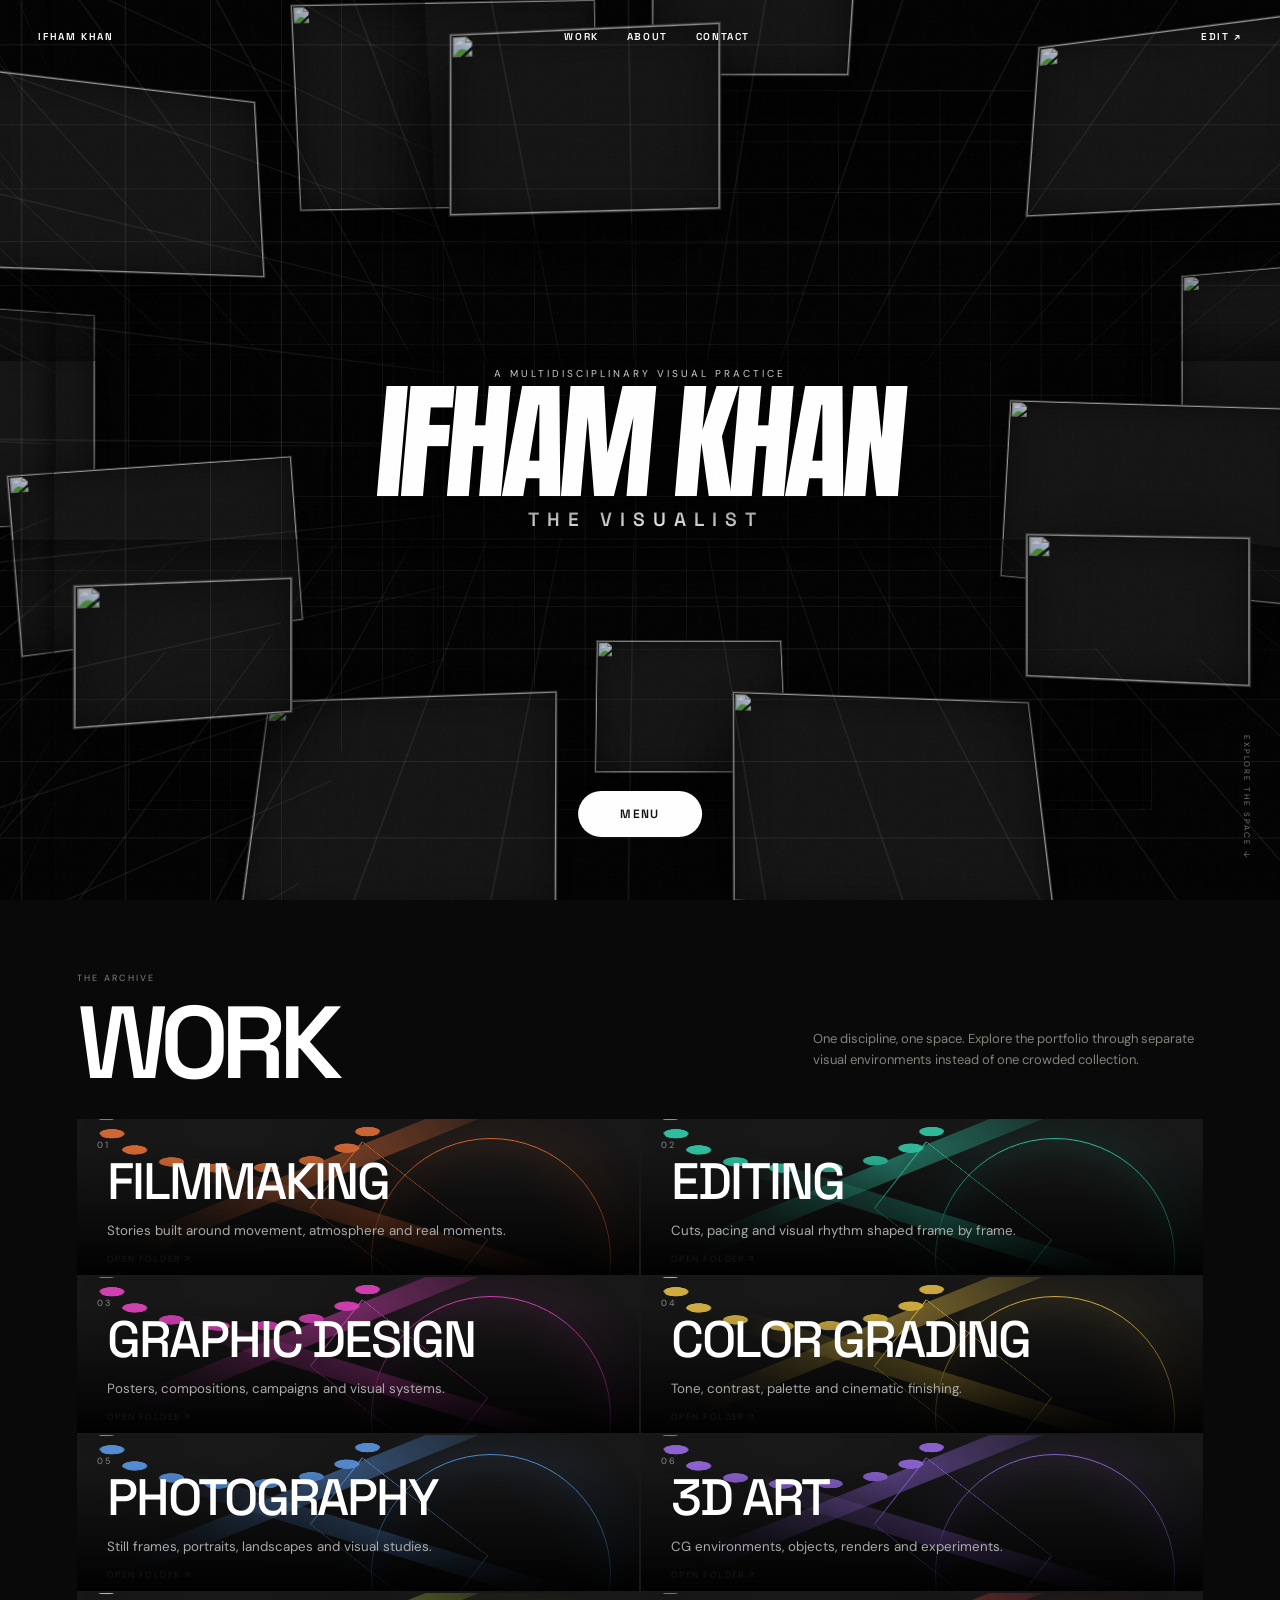
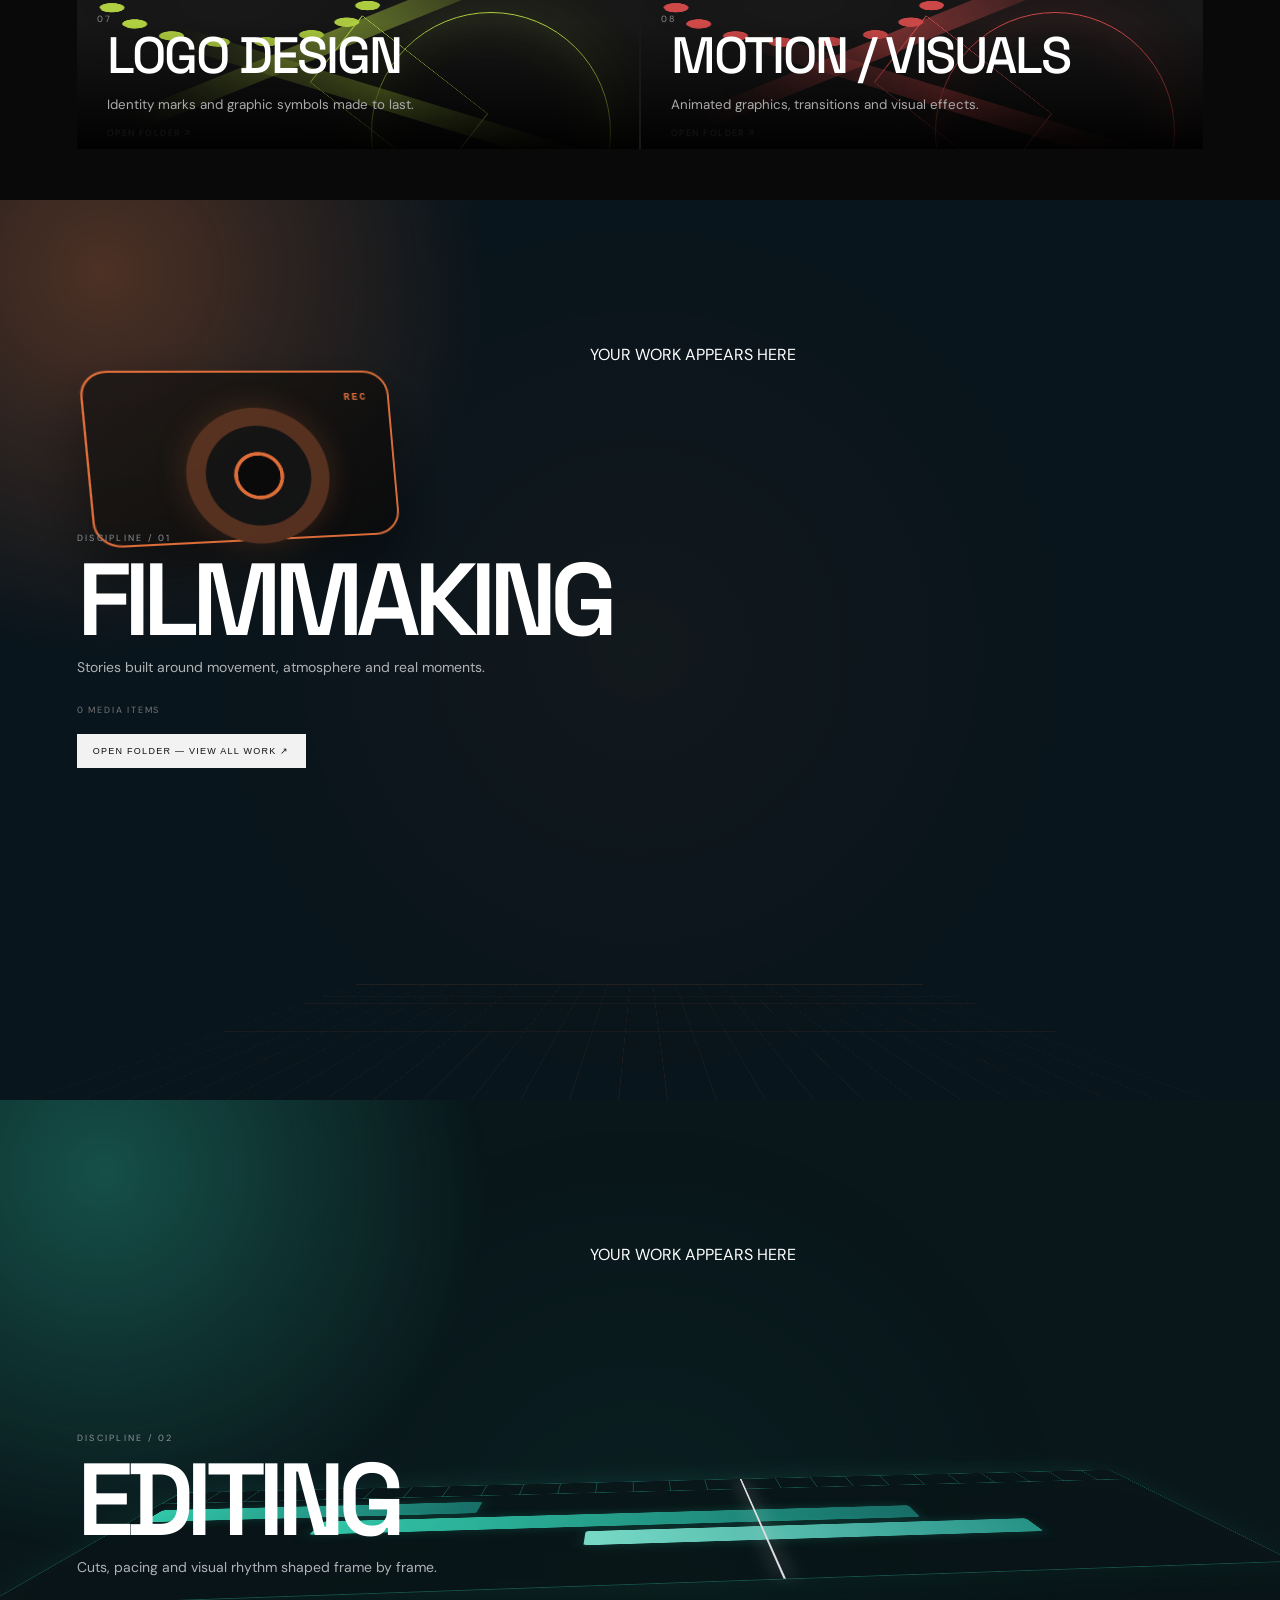
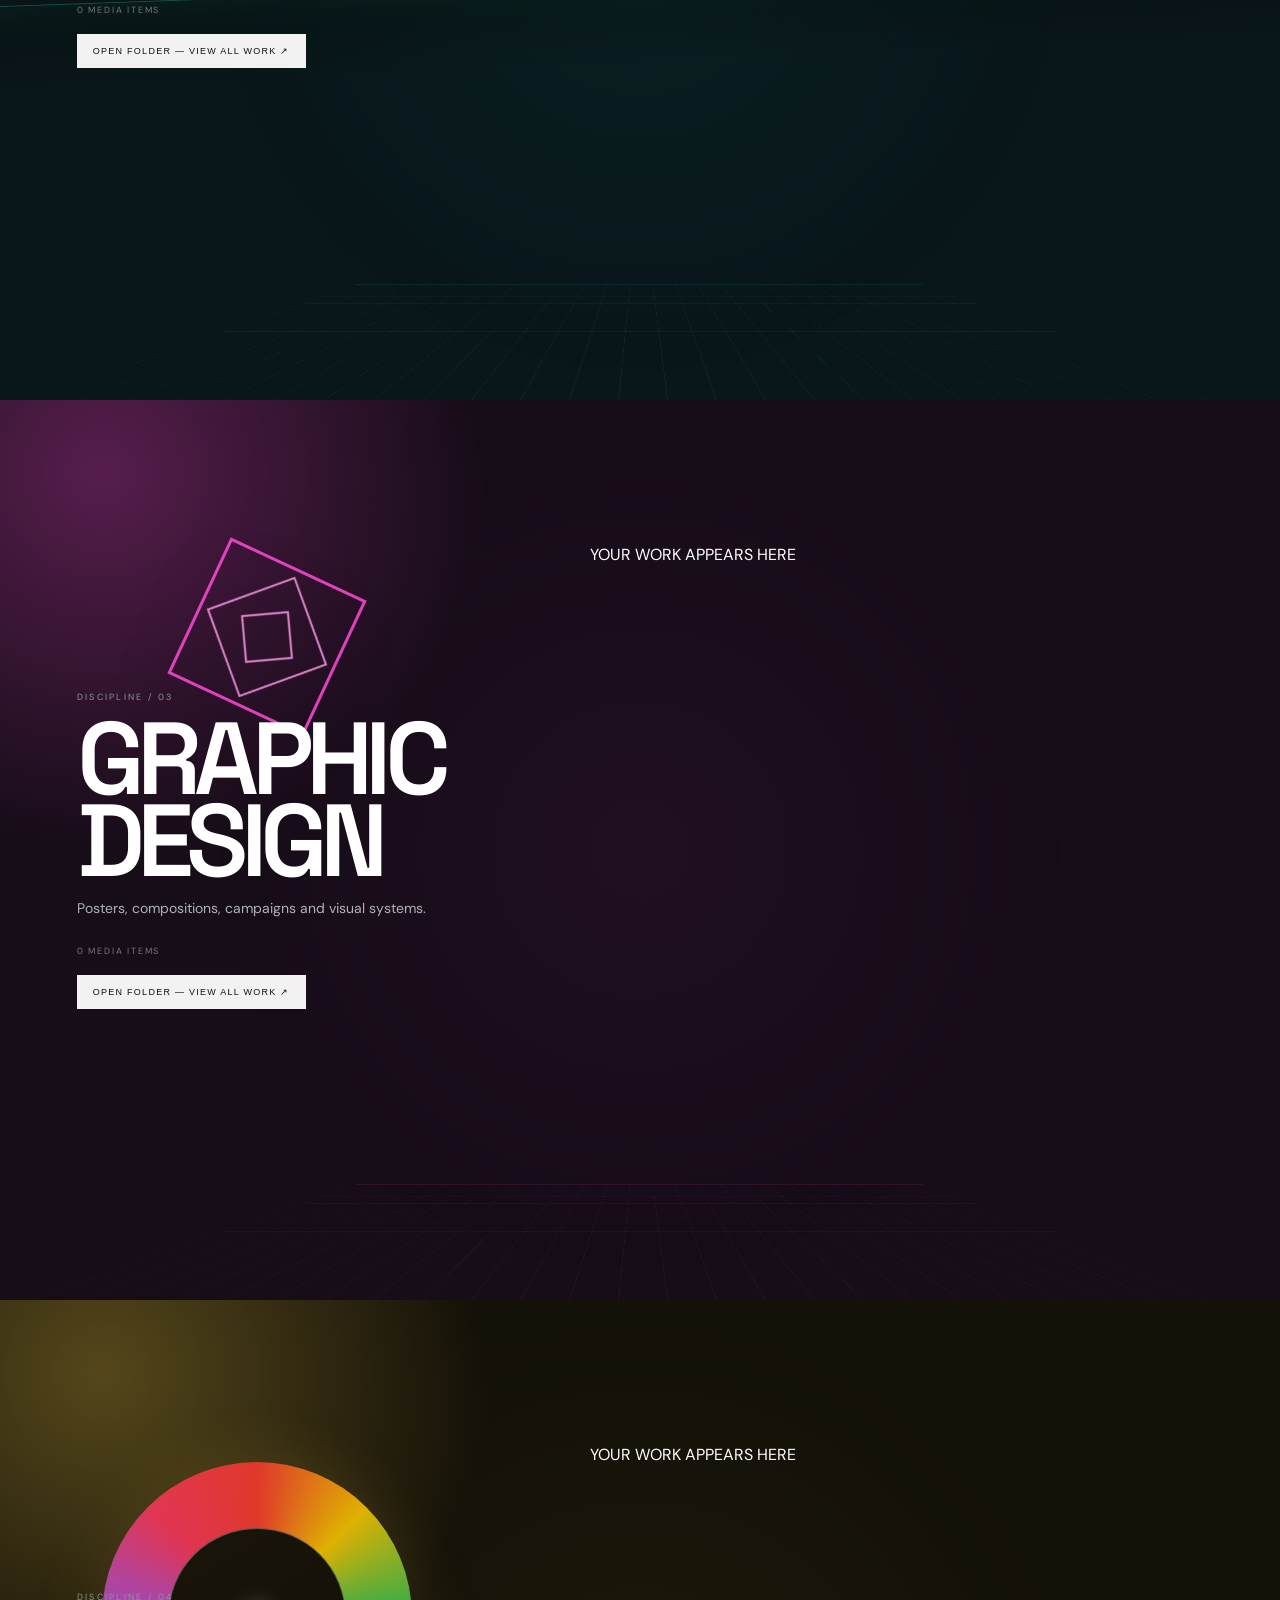
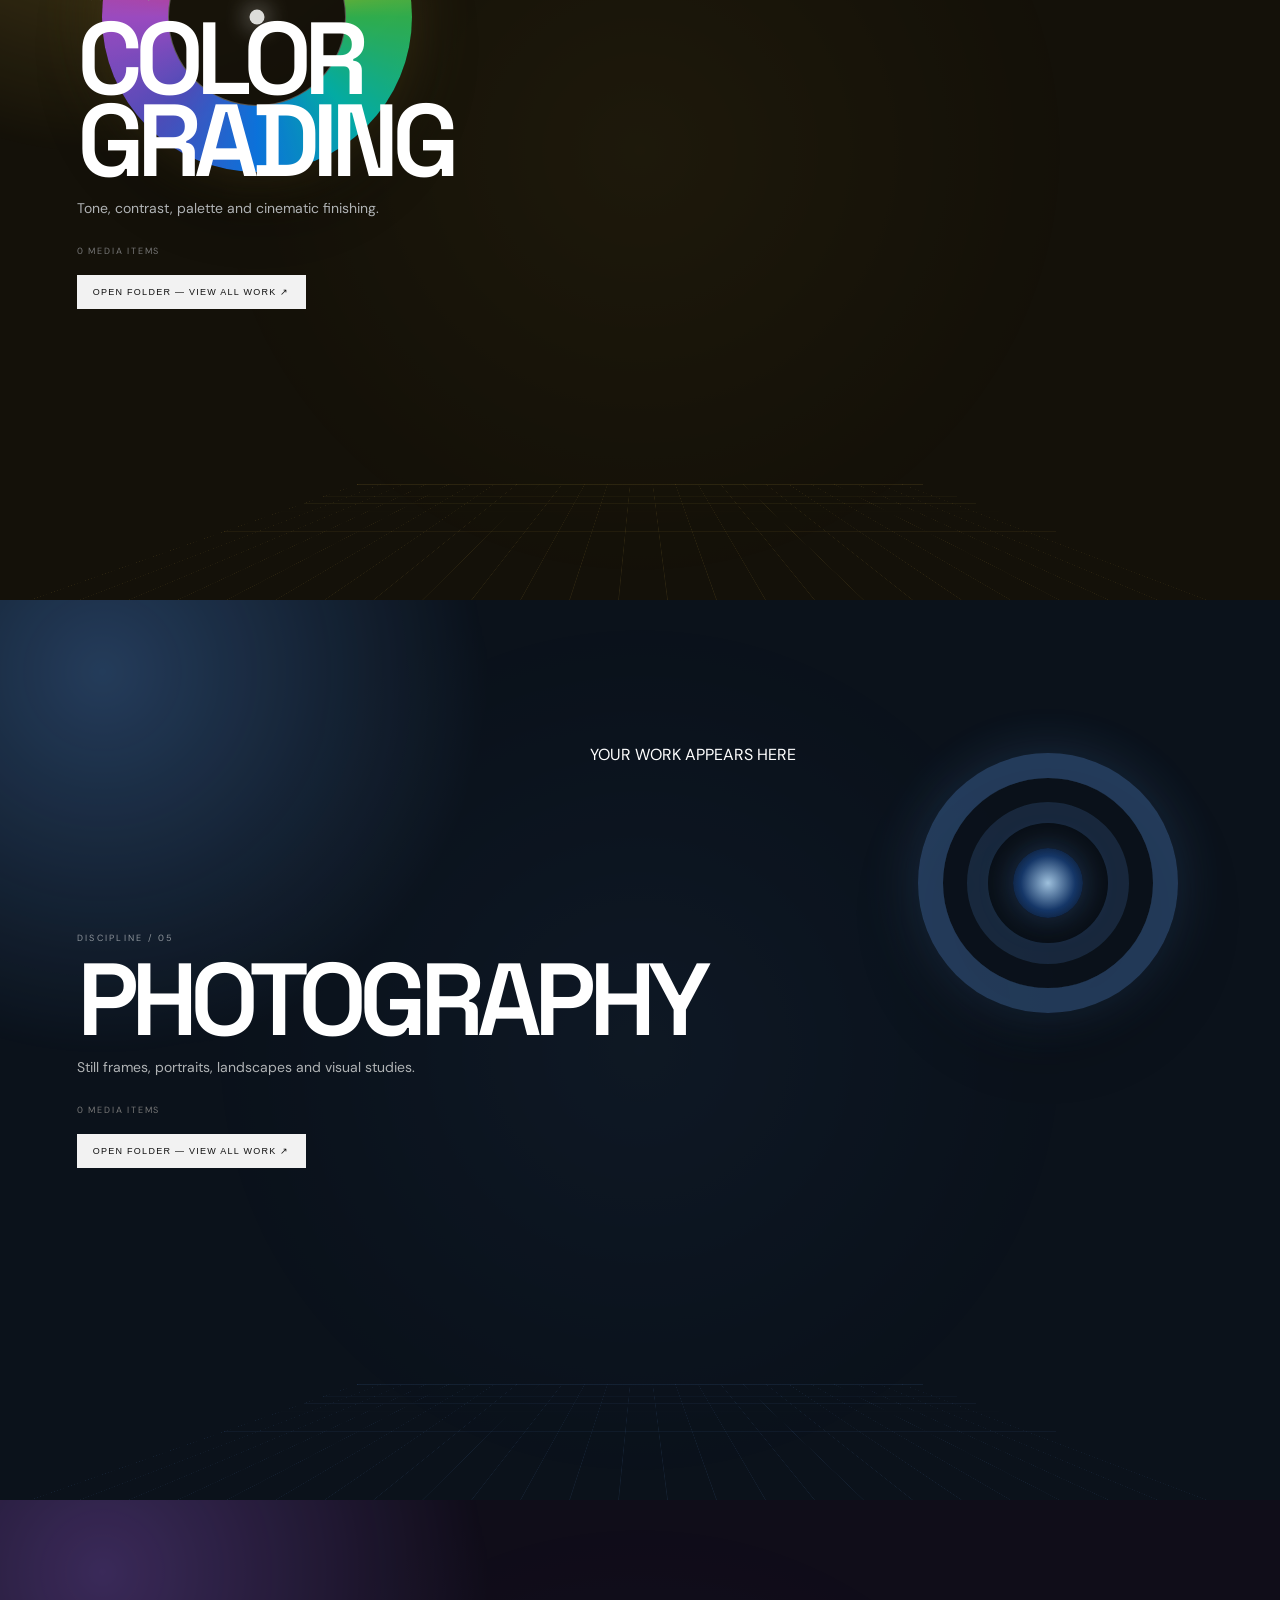
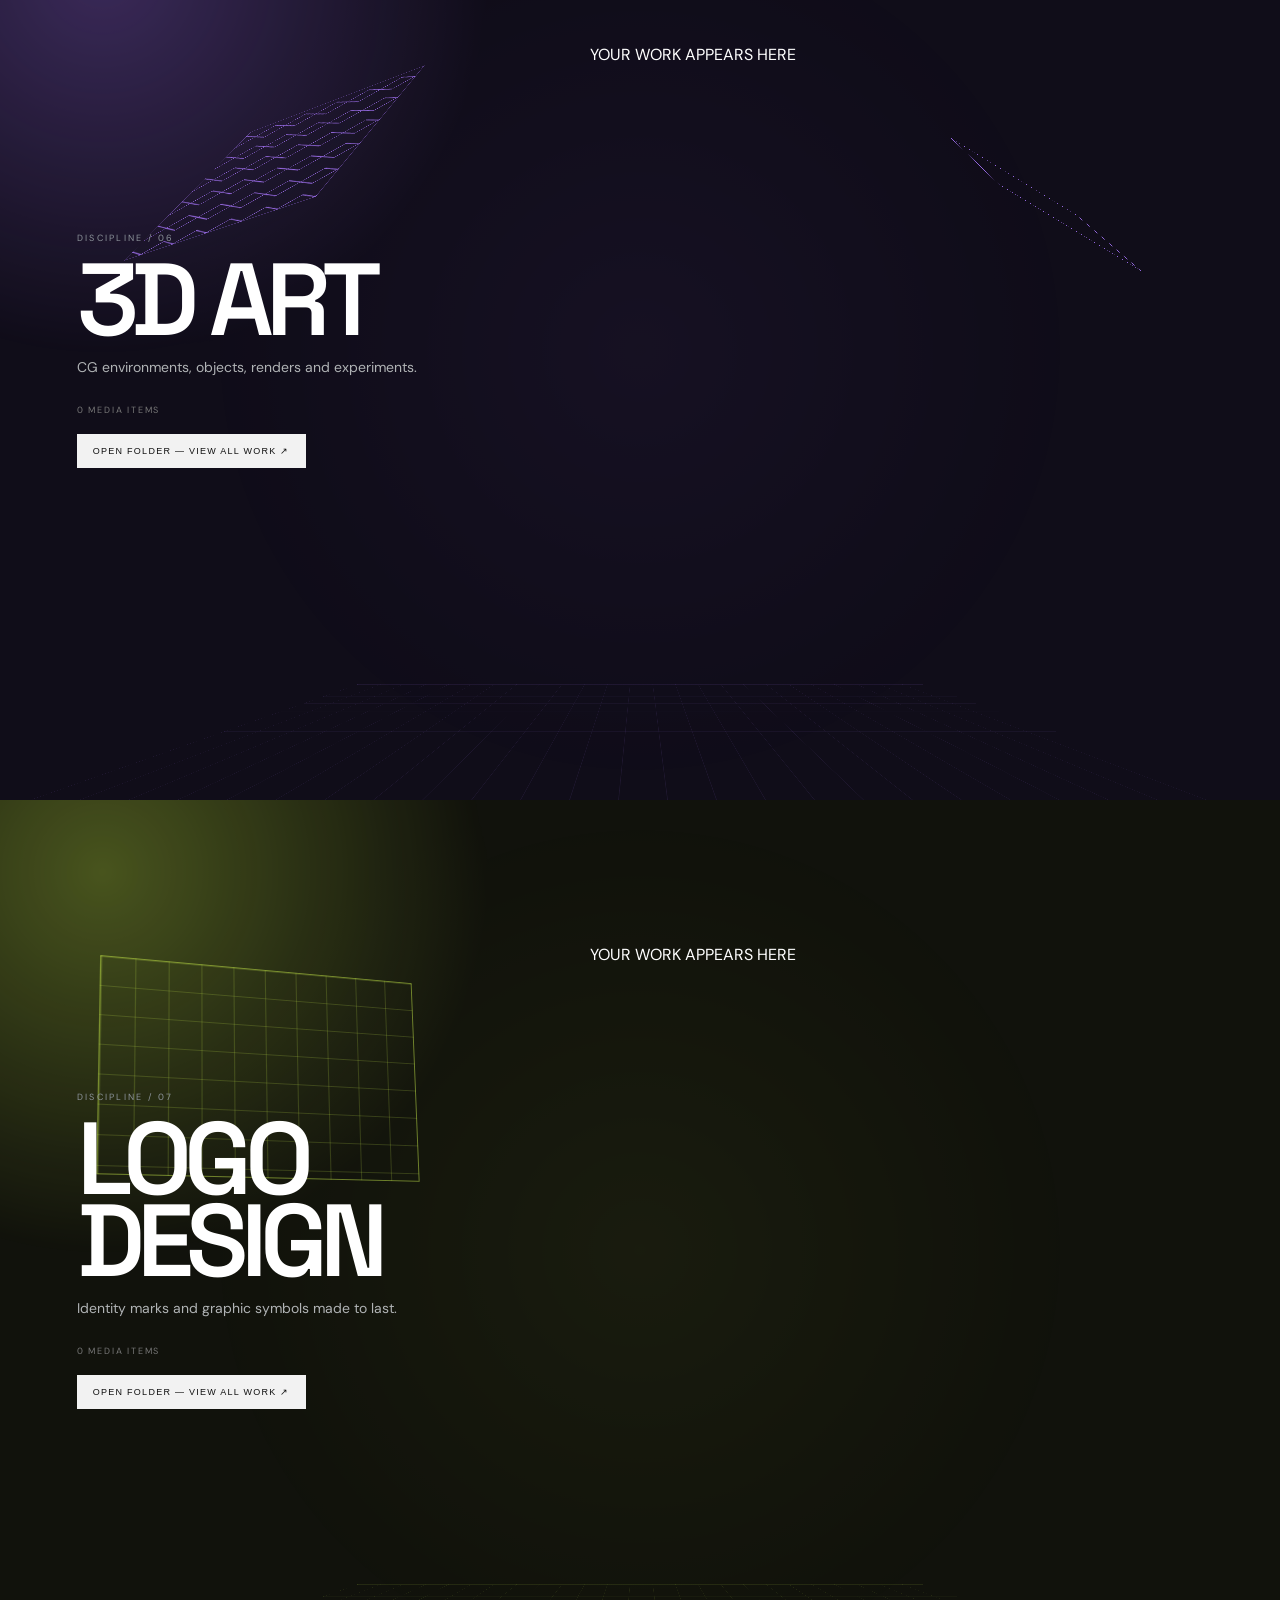
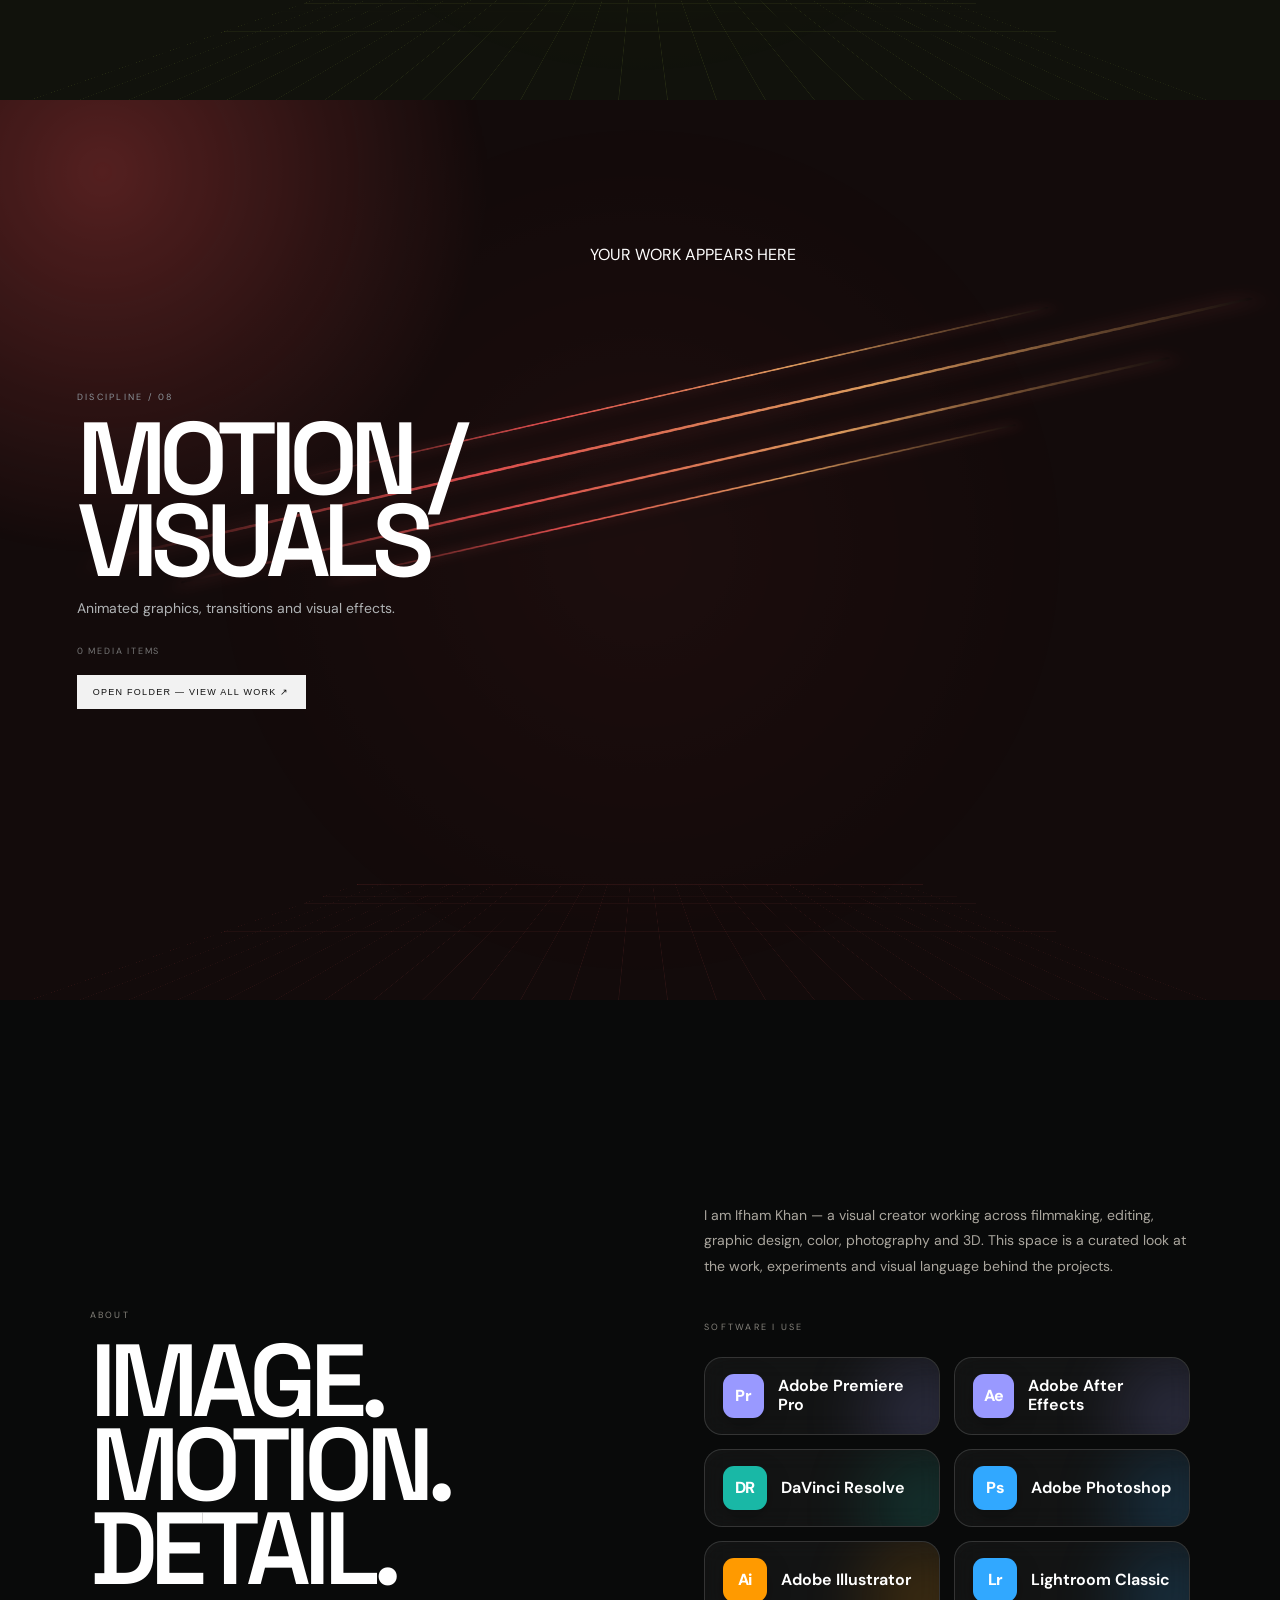
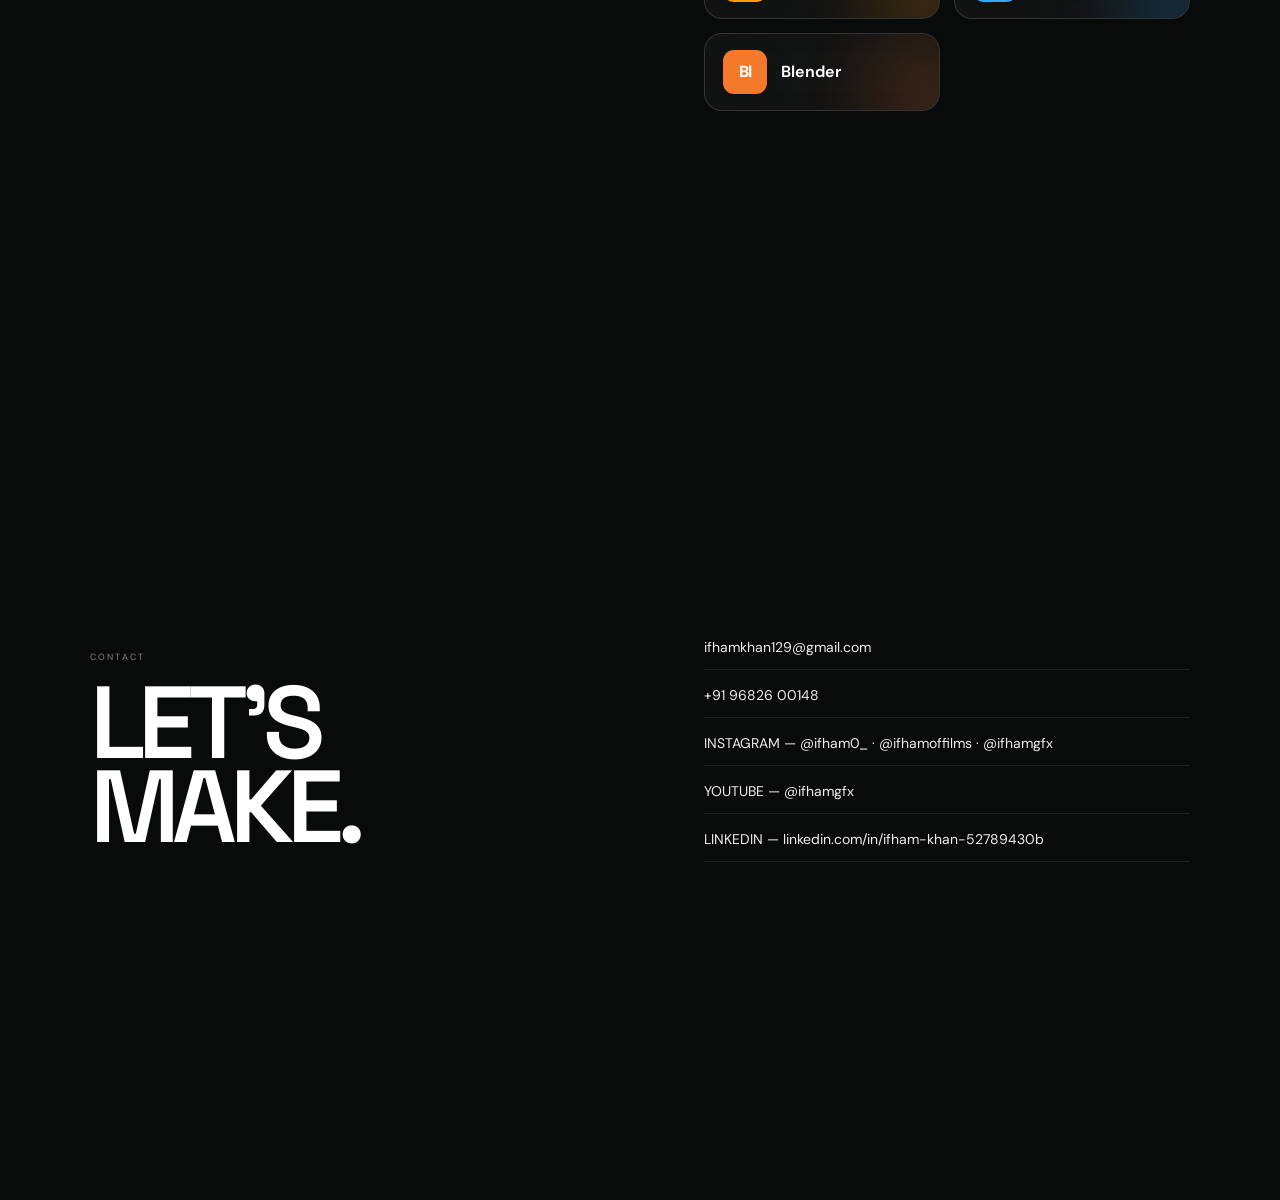
==== index.html @ 630d75a3 "Add files via upload" ====
<!doctype html>
<html lang="en"><head>
<meta charset="utf-8"><meta name="viewport" content="width=device-width,initial-scale=1">
<title>IFHAM KHAN — THE VISUALIST</title>
<link rel="preconnect" href="https://fonts.googleapis.com"><link rel="preconnect" href="https://fonts.gstatic.com" crossorigin>
<link href="https://fonts.googleapis.com/css2?family=Anton&family=DM+Sans:wght@400;500;600&family=Space+Grotesk:wght@400;500;600;700&display=swap" rel="stylesheet">
<link rel="stylesheet" href="styles.css"></head><body>
<div class="grain"></div>
<header class="topbar"><a href="#home">IFHAM KHAN</a><div class="toplinks"><a href="#work">WORK</a><a href="#about">ABOUT</a><a href="#contact">CONTACT</a></div><a href="admin.html">EDIT ↗</a></header>
<main id="app"></main><script src="app.js"></script></body></html>
---- styles.css ----
*{box-sizing:border-box}html{scroll-behavior:smooth;scroll-snap-type:y mandatory}body{margin:0;background:#050505;color:#fff;font-family:"DM Sans",sans-serif;overflow-x:hidden}.grain{position:fixed;inset:0;z-index:1000;pointer-events:none;opacity:.035;background-image:url("data:image/svg+xml,%3Csvg xmlns='http://www.w3.org/2000/svg' width='180' height='180'%3E%3Cfilter id='n'%3E%3CfeTurbulence baseFrequency='.9' numOctaves='4' stitchTiles='stitch'/%3E%3C/filter%3E%3Crect width='100%25' height='100%25' filter='url(%23n)'/%3E%3C/svg%3E")}.topbar{position:fixed;z-index:900;top:0;left:0;right:0;height:72px;padding:0 3vw;display:flex;justify-content:space-between;align-items:center;font:600 10px "Space Grotesk";letter-spacing:.16em}.topbar a{color:#fff;text-decoration:none}.toplinks{display:flex;gap:28px}.slide{height:100svh;min-height:700px;scroll-snap-align:start;position:relative;overflow:hidden}
.hero{background:#030303;perspective:1000px;isolation:isolate}.cube{position:absolute;inset:-10%;transform-style:preserve-3d;transition:transform .16s ease-out}.gridwall{position:absolute;inset:0;border:1px solid #ffffff12;background-image:linear-gradient(#ffffff12 1px,transparent 1px),linear-gradient(90deg,#ffffff12 1px,transparent 1px);background-size:76px 76px;box-shadow:inset 0 0 180px #000}.back{transform:translateZ(-500px)}.floor{height:65%;top:48%;transform:rotateX(72deg) translateZ(-120px);transform-origin:center top}.ceiling{height:65%;top:-13%;transform:rotateX(-72deg) translateZ(-120px);transform-origin:center bottom}.left{width:80%;left:-34%;transform:rotateY(67deg) translateZ(-160px);transform-origin:right center}.right{width:80%;right:-34%;transform:rotateY(-67deg) translateZ(-160px);transform-origin:left center}
.frame{position:absolute;overflow:hidden;background:#151515;border:1px solid #ffffff20;box-shadow:0 28px 80px #000;transform-style:preserve-3d}.frame img{width:100%;height:100%;object-fit:cover;display:block}.frame:after{content:"";position:absolute;inset:0;box-shadow:inset 0 0 35px #0007}.f1{width:250px;height:175px;left:5%;top:17%;transform:rotateY(31deg) rotateZ(-3deg) translateZ(80px)}.f2{width:315px;height:210px;left:24%;top:6%;transform:rotateX(-5deg) rotateZ(-1deg) translateZ(-40px)}.f3{width:235px;height:165px;right:5%;top:13%;transform:rotateY(-31deg) rotateZ(4deg) translateZ(100px)}.f4{width:280px;height:190px;left:7%;top:50%;transform:rotateY(24deg) rotateZ(-4deg) translateZ(-100px)}.f5{width:300px;height:200px;right:4%;top:44%;transform:rotateY(-25deg) rotateZ(3deg) translateZ(-70px)}.f6{width:270px;height:185px;left:25%;bottom:6%;transform:rotateX(27deg) rotateZ(-2deg) translateZ(120px)}.f7{width:300px;height:195px;right:22%;bottom:7%;transform:rotateX(24deg) rotateZ(2deg) translateZ(30px)}.f8{width:190px;height:260px;left:1%;top:33%;transform:rotateY(36deg) translateZ(-230px)}.f9{width:185px;height:250px;right:1%;top:29%;transform:rotateY(-35deg) translateZ(-190px)}.f10{width:215px;height:145px;left:39%;top:18%;transform:rotateY(-6deg) translateZ(220px)}.f11{width:220px;height:150px;left:44%;bottom:19%;transform:rotateX(18deg) translateZ(-170px)}.f12{width:170px;height:120px;right:13%;bottom:31%;transform:rotateY(-12deg) translateZ(190px)}.f13{width:165px;height:115px;left:14%;bottom:28%;transform:rotateY(18deg) translateZ(190px)}.f14{width:180px;height:125px;right:35%;top:2%;transform:rotateX(-20deg) translateZ(120px)}
.center-brand{position:absolute;z-index:50;left:50%;top:50%;transform:translate(-50%,-50%);text-align:center;pointer-events:none;width:min(680px,70vw);text-shadow:0 15px 45px #000}.center-brand .small{font-size:10px;letter-spacing:.3em;margin-bottom:13px;color:#ddd}.center-brand h1{font:400 clamp(65px,10vw,150px)/.76 "Anton";letter-spacing:-.045em;margin:0;transform:skewX(-5deg)}.center-brand h2{font:600 clamp(12px,1.5vw,20px) "Space Grotesk";letter-spacing:.42em;margin:17px 0 0 12px}.menu{position:absolute;z-index:80;left:50%;bottom:7%;transform:translateX(-50%);border:0;background:#fff;color:#111;border-radius:999px;padding:15px 42px;font:600 12px "Space Grotesk";letter-spacing:.12em;cursor:pointer}.scrollhint{position:absolute;right:28px;bottom:40px;writing-mode:vertical-rl;font-size:8px;letter-spacing:.25em;color:#777}
.work{padding:8vh 6vw;background:#090909}.workhead{display:flex;justify-content:space-between;align-items:end;margin-bottom:35px}.workhead h2{font:600 clamp(55px,8vw,110px)/.8 "Space Grotesk";letter-spacing:-.07em;margin:0}.workhead p{max-width:390px;color:#85827b;font-size:13px;line-height:1.6}.folder-grid{display:grid;grid-template-columns:repeat(2,1fr);gap:2px;background:#ffffff10;height:70vh}.folder{position:relative;overflow:hidden;padding:30px;display:flex;align-items:end;background:#101111;text-decoration:none;color:#fff}.folder-art{position:absolute;inset:0;opacity:.8}.folder:after{content:"";position:absolute;inset:0;background:linear-gradient(transparent 20%,#000e)}.folder h3{position:relative;z-index:2;font:500 clamp(27px,4vw,52px) "Space Grotesk";letter-spacing:-.04em;margin:0}.folder small{position:relative;z-index:2;color:#aaa;display:block;margin-top:8px}.num{position:absolute;z-index:3;top:20px;left:20px;color:#888;font-size:9px;letter-spacing:.2em}
.skill{background:var(--bg,#0b1015);padding:7vh 6vw;perspective:1200px}.skill .scene{position:absolute;inset:0;overflow:hidden}.scene .grid3d{position:absolute;inset:-20%;background-image:linear-gradient(var(--grid,#2a7cff18) 1px,transparent 1px),linear-gradient(90deg,var(--grid,#2a7cff18) 1px,transparent 1px);background-size:72px 72px;transform:perspective(600px) rotateX(66deg) translateY(25%) scale(1.25);transform-origin:center bottom}.orb,.bar,.ring,.cube3d{position:absolute;filter:drop-shadow(0 30px 35px #0008)}.orb{width:240px;height:240px;border-radius:50%;border:1px solid var(--accent,#49a7ff);right:5%;top:12%;box-shadow:inset 0 0 60px var(--glow,#49a7ff22),0 0 70px var(--glow,#49a7ff18)}.ring{width:290px;height:290px;border:25px dotted var(--accent,#49a7ff);border-radius:50%;left:3%;bottom:7%;transform:rotateX(68deg) rotateZ(20deg)}.bar{height:20px;width:430px;background:linear-gradient(90deg,transparent,var(--accent,#49a7ff),transparent);opacity:.55}.b1{left:7%;top:25%;transform:rotate(-22deg)}.b2{right:7%;bottom:25%;transform:rotate(17deg)}.cube3d{width:160px;height:160px;border:1px solid var(--accent,#49a7ff);left:43%;top:16%;transform:rotate(38deg) rotateX(58deg)}.skill-content{position:relative;z-index:10;height:100%;display:grid;grid-template-columns:42% 58%;align-items:center;gap:40px}.skill-copy .idx{font-size:9px;letter-spacing:.25em;color:#8d949b}.skill h2{font:600 clamp(55px,8vw,125px)/.8 "Space Grotesk";letter-spacing:-.075em;margin:15px 0}.skill-copy p{max-width:450px;color:#b0b3b5;line-height:1.7;font-size:14px}.skill-count{font-size:9px;letter-spacing:.2em;color:#777;margin-top:25px}.media-stack{height:68vh;position:relative;transform-style:preserve-3d}.media{position:absolute;width:57%;aspect-ratio:4/3;background:#111;border:1px solid #ffffff22;box-shadow:0 35px 80px #000b;overflow:hidden}.media img,.media video{width:100%;height:100%;object-fit:cover;display:block}.m1{left:5%;top:8%;transform:rotateY(-9deg) rotateZ(-3deg) translateZ(100px)}.m2{right:0;top:22%;transform:rotateY(12deg) rotateZ(4deg) translateZ(-50px)}.m3{left:18%;bottom:0;transform:rotateY(-2deg) rotateZ(2deg) translateZ(140px)}
.s-filmmaking{--bg:#09151c;--accent:#ff7b3d;--grid:#ff7b3d18;--glow:#ff7b3d28}.s-editing{--bg:#09161a;--accent:#38e6c1;--grid:#38e6c118;--glow:#38e6c128}.s-graphic{--bg:#160d18;--accent:#ff4bd8;--grid:#ff4bd818;--glow:#ff4bd828}.s-color{--bg:#141109;--accent:#ffd34b;--grid:#ffd34b18;--glow:#ffd34b28}.s-photography{--bg:#0b121b;--accent:#66a9ff;--grid:#66a9ff18;--glow:#66a9ff28}.s-art3d{--bg:#100d19;--accent:#a976ff;--grid:#a976ff18;--glow:#a976ff28}.s-logo{--bg:#11120c;--accent:#d8ff4d;--grid:#d8ff4d18;--glow:#d8ff4d28}.s-motion{--bg:#130b0b;--accent:#ff5757;--grid:#ff575718;--glow:#ff575728}
.about,.contact{padding:12vh 7vw;background:#090a0a}.about-grid,.contact-grid{height:100%;display:grid;grid-template-columns:1fr 1fr;gap:10vw;align-items:center}.about h2,.contact h2{font:600 clamp(55px,8vw,120px)/.82 "Space Grotesk";letter-spacing:-.07em;margin:0}.eyebrow{font-size:9px;letter-spacing:.25em;color:#85827b;margin-bottom:18px}.about p{color:#aaa69e;line-height:1.8;max-width:540px;font-size:14px}.contact-list{display:flex;flex-direction:column;gap:16px}.contact-list a{color:#eee;text-decoration:none;border-bottom:1px solid #ffffff18;padding-bottom:13px;font-size:14px}
@media(max-width:800px){html{scroll-snap-type:y proximity}.toplinks{display:none}.hero{min-height:100svh}.frame{width:32vw!important;height:24vw!important}.f8,.f9{width:25vw!important;height:34vw!important}.center-brand{width:88vw}.folder-grid{height:auto;grid-template-columns:1fr}.folder{min-height:210px}.skill{padding-top:100px}.skill-content{grid-template-columns:1fr;gap:15px}.media-stack{height:43vh}.about-grid,.contact-grid{grid-template-columns:1fr;gap:30px}.slide{min-height:100svh;height:auto}}

/* V7 — LIVE COLOURED 3D DISCIPLINE ENVIRONMENTS */
.skill .scene{pointer-events:none;perspective:1100px;transform-style:preserve-3d}
.scene>*{transform-style:preserve-3d}
.skill .scene:before{content:"";position:absolute;inset:-20%;background:radial-gradient(circle at 50% 50%,var(--glow) 0%,transparent 42%),radial-gradient(circle at 20% 20%,var(--accent) 0%,transparent 22%);opacity:.28;animation:ambient 9s ease-in-out infinite alternate}
@keyframes ambient{from{transform:scale(.95) rotate(-1deg);opacity:.2}to{transform:scale(1.08) rotate(2deg);opacity:.36}}
.scene .grid3d{animation:gridFloat 13s ease-in-out infinite alternate}
@keyframes gridFloat{from{transform:perspective(600px) rotateX(66deg) translateY(25%) scale(1.25) translateZ(-30px)}to{transform:perspective(600px) rotateX(63deg) translateY(23%) scale(1.3) translateZ(80px)}}
.scene .orb{animation:orbFloat 7s ease-in-out infinite alternate,orbSpin 18s linear infinite}
@keyframes orbFloat{from{transform:translate3d(0,20px,0) scale(.92)}to{transform:translate3d(-35px,-35px,120px) scale(1.06)}}@keyframes orbSpin{to{rotate:360deg}}
.scene .ring{animation:ringFloat 8s ease-in-out infinite alternate,ringSpin 20s linear infinite}
@keyframes ringFloat{from{translate:0 20px;scale:.92}to{translate:35px -35px;scale:1.08}}@keyframes ringSpin{to{rotate:360deg}}
.scene .bar{animation:barDrift 6s ease-in-out infinite alternate}
.b2{animation-delay:-2s!important}
@keyframes barDrift{from{translate:-30px 20px;rotate:-4deg}to{translate:45px -35px;rotate:9deg}}
.scene .cube3d{animation:cubeDrift 11s ease-in-out infinite alternate,cubeSpin 16s linear infinite}
@keyframes cubeDrift{from{translate:0 20px}to{translate:-45px -55px}}@keyframes cubeSpin{to{rotate:360deg}}

.theme-object{position:absolute;z-index:3;filter:drop-shadow(0 30px 30px #0009);opacity:.85}
.timeline{left:10%;right:5%;top:37%;height:180px;border:1px solid #38e6c155;background:#071416dd;transform:perspective(700px) rotateX(55deg) rotateZ(-3deg);box-shadow:0 0 50px #38e6c122;animation:timelineMove 7s ease-in-out infinite alternate}
.timeline .ruler{height:24px;border-bottom:1px solid #38e6c155;background:repeating-linear-gradient(90deg,#38e6c155 0 1px,transparent 1px 42px)}
.timeline .tracks{padding:13px;display:grid;gap:8px}.timeline .clip{height:23px;border-radius:3px;background:linear-gradient(90deg,#38e6c1,#197c74);width:31%;box-shadow:0 0 18px #38e6c133}.timeline .clip:nth-child(2){width:57%;margin-left:17%}.timeline .clip:nth-child(3){width:42%;margin-left:42%;background:linear-gradient(90deg,#8cfbe5,#2aa89a)}.playhead{position:absolute;top:0;bottom:0;left:58%;width:2px;background:#fff;box-shadow:0 0 20px #fff;animation:playhead 5s ease-in-out infinite alternate}
@keyframes timelineMove{from{translate:-10px 25px rotateZ(-3deg)}to{translate:30px -30px rotateZ(2deg)}}@keyframes playhead{from{left:18%}to{left:78%}}

.colorwheel{width:310px;height:310px;left:8%;top:18%;border-radius:50%;background:conic-gradient(#ff3b30,#ffcc00,#34c759,#00c7be,#0a84ff,#5856d6,#af52de,#ff375f,#ff3b30);box-shadow:0 0 60px #ffd34b33;animation:wheel 18s linear infinite}
.colorwheel:before{content:"";position:absolute;inset:66px;border-radius:50%;background:#151109;border:1px solid #fff5}.colorwheel:after{content:"";position:absolute;left:50%;top:50%;width:15px;height:15px;border-radius:50%;background:#fff;transform:translate(-50%,-50%);box-shadow:0 0 25px #fff}
@keyframes wheel{to{rotate:360deg}}.gradebars{right:9%;top:20%;width:270px;display:grid;gap:12px;transform:rotateY(-22deg) rotateZ(5deg);animation:gradeFloat 6s ease-in-out infinite alternate}.gradebars i{height:22px;border-radius:4px;background:linear-gradient(90deg,#ff3b30,#ffd60a,#30d158,#64d2ff,#5e5ce6);box-shadow:0 0 18px #fff2}.gradebars i:nth-child(2){filter:hue-rotate(35deg)}.gradebars i:nth-child(3){filter:hue-rotate(80deg)}@keyframes gradeFloat{to{translate:-30px -30px;rotateY:12deg}}

.graphic-shape{width:150px;height:150px;border:3px solid #ff4bd8;left:15%;top:18%;rotate:25deg;animation:shape 8s ease-in-out infinite alternate}.graphic-shape:before,.graphic-shape:after{content:"";position:absolute;border:2px solid #ff9bea}.graphic-shape:before{inset:25px;rotate:45deg}.graphic-shape:after{inset:48px;rotate:-30deg}.type3d{right:8%;top:22%;font:700 130px/1 "Space Grotesk";color:#ff4bd8;transform:rotateY(-22deg) rotateX(12deg);text-shadow:15px 20px 0 #64165b,30px 40px 30px #000;animation:typeFloat 7s ease-in-out infinite alternate}@keyframes shape{to{translate:30px -45px;rotate:125deg;scale:1.1}}@keyframes typeFloat{to{translate:-25px 35px;rotateY(18deg)}}

.lens{width:260px;height:260px;border-radius:50%;right:8%;top:17%;border:25px solid #66a9ff55;box-shadow:inset 0 0 0 24px #0b121b,inset 0 0 0 45px #66a9ff33,0 0 55px #66a9ff33;animation:lens 9s ease-in-out infinite alternate}.lens:after{content:"";position:absolute;inset:70px;border-radius:50%;background:radial-gradient(circle,#b9e0ff,#183e75 55%,#050b13);box-shadow:0 0 35px #66a9ff55}@keyframes lens{to{translate:-30px -35px;rotateY(30deg);rotateX(12deg)}}

.mesh{width:250px;height:250px;left:12%;top:15%;background:linear-gradient(30deg,transparent 48%,#a976ff 49% 50%,transparent 51%),linear-gradient(150deg,transparent 48%,#a976ff 49% 50%,transparent 51%);background-size:45px 45px;border:1px solid #a976ff88;transform:rotateX(55deg) rotateY(-25deg) rotateZ(15deg);animation:mesh 10s ease-in-out infinite alternate}@keyframes mesh{to{translate:40px -35px;rotateY(30deg);rotateZ(55deg)}}.node{right:12%;top:24%;width:170px;height:170px;border:2px solid #a976ff;transform:rotateX(65deg) rotateY(30deg);animation:node 8s ease-in-out infinite alternate}@keyframes node{to{translate:-30px 35px;scale:1.15;rotateZ:80deg}}

.logo-grid{left:9%;top:18%;width:300px;height:220px;border:1px solid #d8ff4d88;background-image:linear-gradient(#d8ff4d33 1px,transparent 1px),linear-gradient(90deg,#d8ff4d33 1px,transparent 1px);background-size:30px 30px;transform:rotateY(22deg) rotateX(12deg);animation:logoGrid 8s ease-in-out infinite alternate}.logo-mark{right:12%;top:20%;font:700 160px/1 "Anton";color:#d8ff4d;text-shadow:12px 12px 0 #485c14;transform:rotateY(-18deg);animation:logoMark 7s ease-in-out infinite alternate}@keyframes logoGrid{to{translate:35px -25px;rotateY(-12deg)}}@keyframes logoMark{to{translate:-35px 40px;rotateY(18deg)}}

.motion-lines{left:0;right:0;top:22%;height:300px;transform:rotateX(48deg) rotateY(-10deg);animation:motionFloat 7s ease-in-out infinite alternate}.motion-lines i{position:absolute;left:10%;right:5%;height:4px;border-radius:99px;background:linear-gradient(90deg,transparent,#ff5757,#ffb36b,transparent);box-shadow:0 0 25px #ff575766;transform:rotate(-8deg)}.motion-lines i:nth-child(1){top:20%;scale:.75}.motion-lines i:nth-child(2){top:42%;scale:1.1}.motion-lines i:nth-child(3){top:64%;scale:.9}.motion-lines i:nth-child(4){top:80%;scale:.6}@keyframes motionFloat{to{translate:40px -35px;rotateY:18deg}}

.camera{width:290px;height:170px;left:8%;top:19%;border:2px solid #ff7b3d;border-radius:25px;background:linear-gradient(145deg,#1b1714,#080808);transform:rotateY(20deg) rotateZ(-5deg);animation:cameraFloat 8s ease-in-out infinite alternate}.camera:before{content:"";position:absolute;width:100px;height:100px;border-radius:50%;left:85px;top:35px;border:18px solid #ff7b3d55;background:radial-gradient(circle,#050505 0 28%,#ff7b3d 29% 33%,#111 34%);box-shadow:0 0 30px #ff7b3d33}.camera:after{content:"REC";position:absolute;right:20px;top:20px;color:#ff7b3d;font:600 10px monospace;letter-spacing:.2em}@keyframes cameraFloat{to{translate:35px -40px;rotateY(-12deg) rotateZ(3deg)}}

.software-block{margin-top:42px}.software-list{display:flex;flex-wrap:wrap;gap:9px;margin-top:14px}.software-list span{font:600 9px "Space Grotesk";letter-spacing:.13em;border:1px solid #ffffff1c;padding:10px 13px;color:#d9d6cf;background:#ffffff06}


/* Coloured SOFTWARE I USE cards */
.software-grid{display:grid;grid-template-columns:repeat(auto-fit,minmax(190px,1fr));gap:14px;margin-top:24px}
.software-card{position:relative;display:flex;align-items:center;gap:14px;padding:16px 18px;border:1px solid rgba(255,255,255,.14);border-radius:18px;background:rgba(255,255,255,.045);backdrop-filter:blur(12px);overflow:hidden;transition:transform .35s ease,border-color .35s ease,background .35s ease}
.software-card:before{content:"";position:absolute;inset:auto -20% -55% auto;width:120px;height:120px;border-radius:50%;background:var(--sw);filter:blur(35px);opacity:.18}
.software-card:hover{transform:translateY(-5px);border-color:var(--sw);background:rgba(255,255,255,.075)}
.software-mark{position:relative;z-index:1;display:grid;place-items:center;width:44px;height:44px;border-radius:11px;background:var(--sw);color:#fff;font-weight:800;letter-spacing:-.04em;font-size:16px;box-shadow:0 8px 24px rgba(0,0,0,.22)}
.software-card span:last-child{position:relative;z-index:1;font-weight:650;line-height:1.15}
.software-card.premiere{--sw:#9999ff}.software-card.after{--sw:#9999ff}.software-card.resolve{--sw:#19b8a6}
.software-card.photoshop{--sw:#31a8ff}.software-card.illustrator{--sw:#ff9a00}
.software-card.lightroom{--sw:#31a8ff}.software-card.blender{--sw:#f5792a}

/* V12 — real folder viewer */
.folder{position:relative;display:block;width:100%;text-align:left;color:inherit;background:transparent;border:0;font:inherit;cursor:pointer}
.folder-open{display:inline-block;margin-top:14px;font-size:9px;letter-spacing:.16em;color:#777}
.folder:hover .folder-open{color:#fff}
.open-folder-btn{margin-top:18px;background:#f2f2f2;color:#111;border:0;padding:12px 16px;font-size:9px;letter-spacing:.14em;cursor:pointer}
.open-folder-btn:hover{opacity:.85}
body.viewer-open{overflow:hidden}
.folder-viewer{position:fixed;inset:0;z-index:9999;background:#080909;color:#f5f5f5;overflow:auto;padding:5vw}
.viewer-top{display:flex;justify-content:space-between;align-items:flex-start;gap:30px;border-bottom:1px solid #262626;padding-bottom:28px}
.viewer-top h2{font-size:clamp(44px,8vw,110px);letter-spacing:-.06em;margin:5px 0 12px}
.viewer-top p{max-width:650px;color:#888;font-size:13px;line-height:1.6;margin:0}
.viewer-close{background:transparent;color:#eee;border:1px solid #333;padding:12px 16px;font-size:9px;letter-spacing:.15em;cursor:pointer;flex:none}
.viewer-close:hover{background:#eee;color:#111}
.viewer-count{font-size:9px;letter-spacing:.16em;color:#777;margin:20px 0 25px}
.viewer-grid{display:grid;grid-template-columns:repeat(2,minmax(0,1fr));gap:28px}
.viewer-item{border-top:1px solid #222;padding-top:14px}
.viewer-media{background:#111;min-height:180px;display:flex;align-items:center;justify-content:center;overflow:hidden}
.viewer-media img,.viewer-media video{width:100%;max-height:72vh;object-fit:contain;display:block}
.viewer-meta{display:grid;grid-template-columns:45px 1fr;gap:8px 14px;margin-top:12px}
.viewer-meta>span{color:#666;font-size:9px;letter-spacing:.12em}
.viewer-meta h3{margin:0;font-size:14px;letter-spacing:.02em}
.viewer-meta p{grid-column:2;margin:0;color:#777;font-size:11px;line-height:1.5}
.viewer-empty{grid-column:1/-1;border:1px dashed #2b2b2b;padding:70px;text-align:center;color:#777}
@media(max-width:800px){
 .viewer-grid{grid-template-columns:1fr}
 .viewer-top{display:block}
 .viewer-close{margin-top:20px}
}
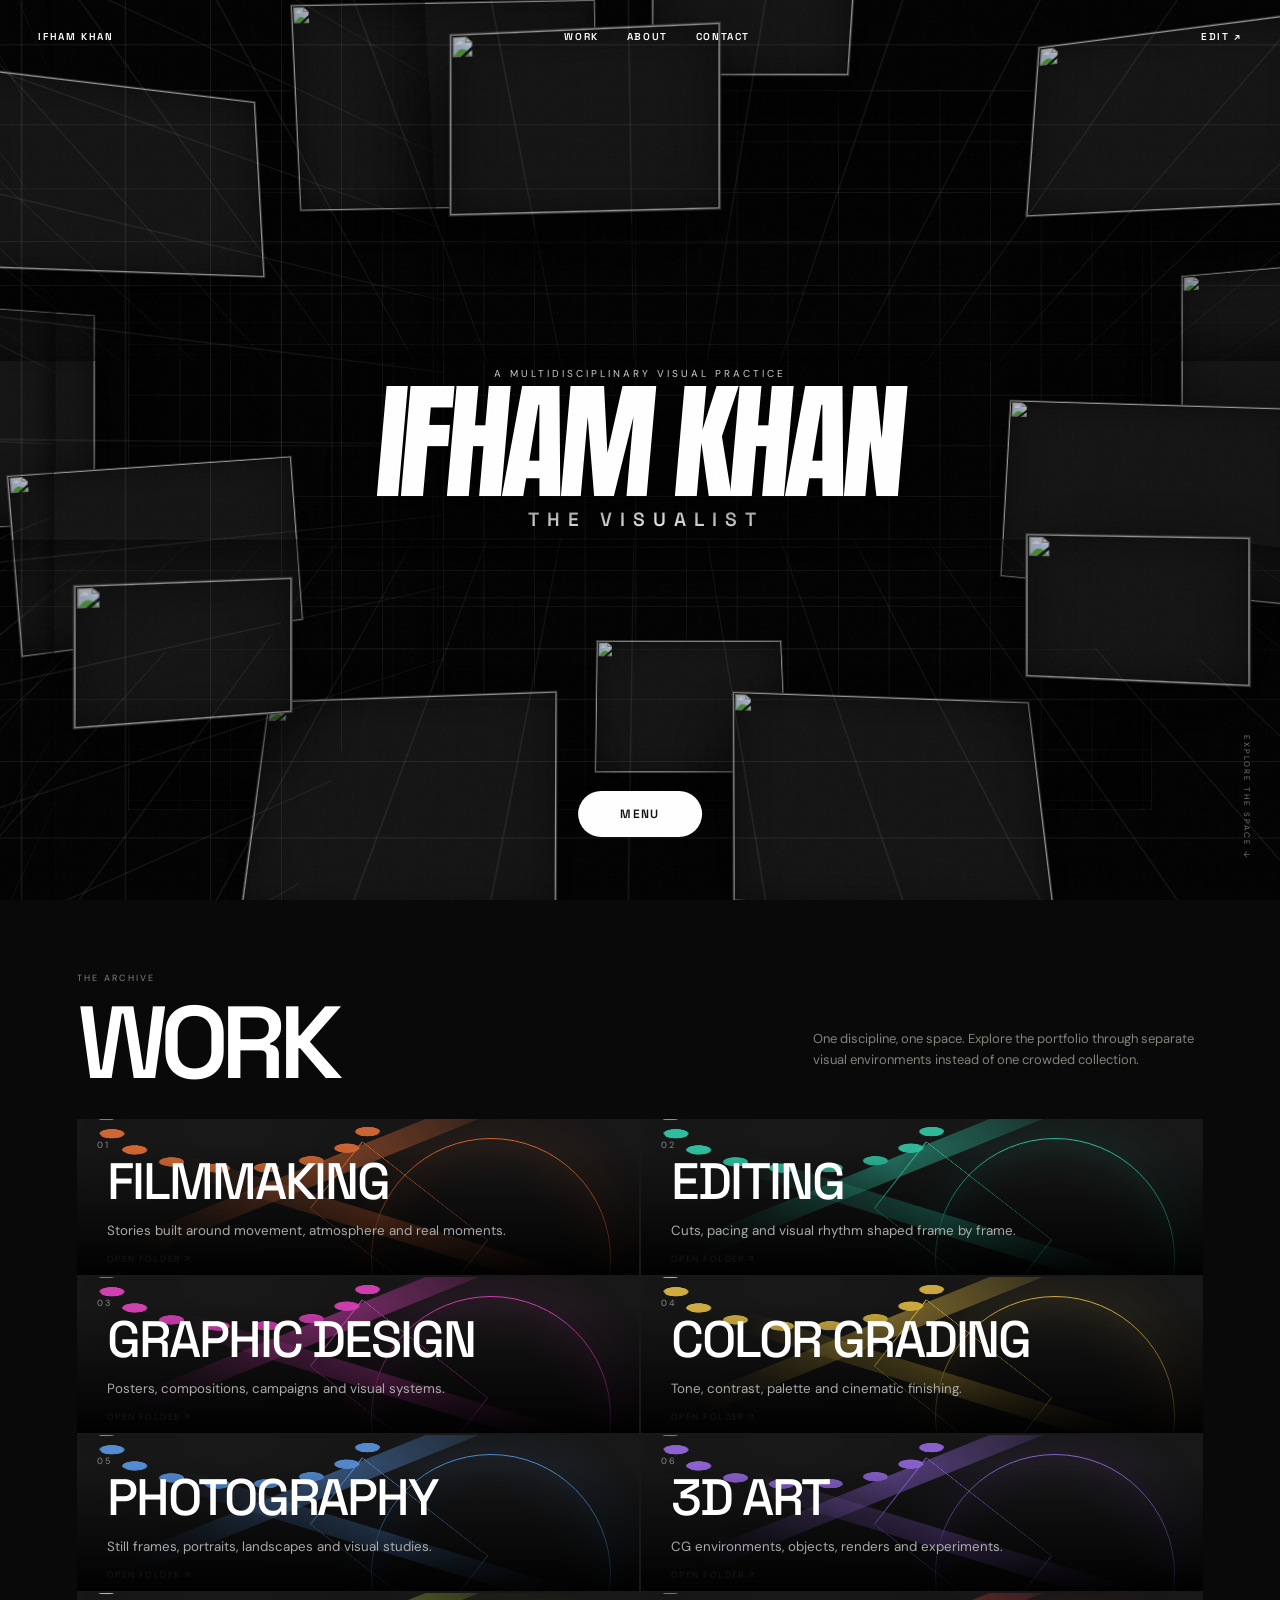
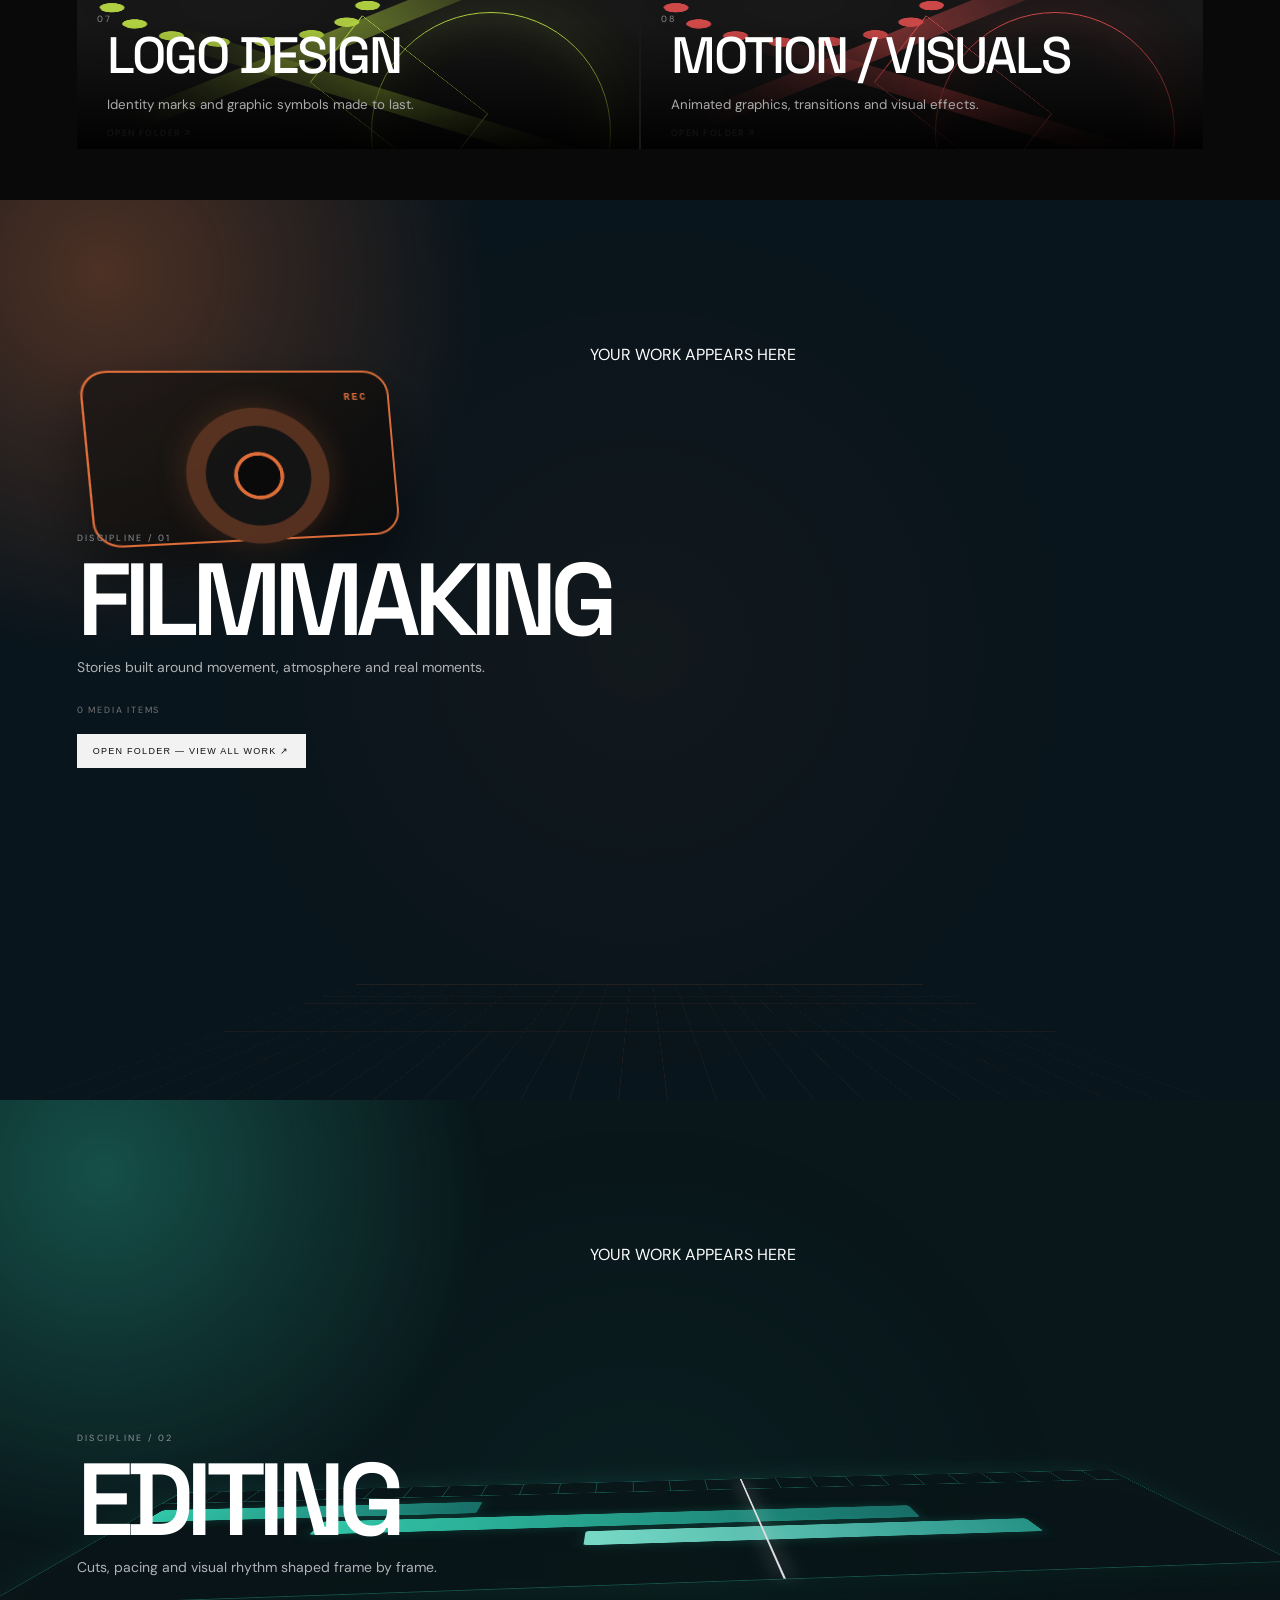
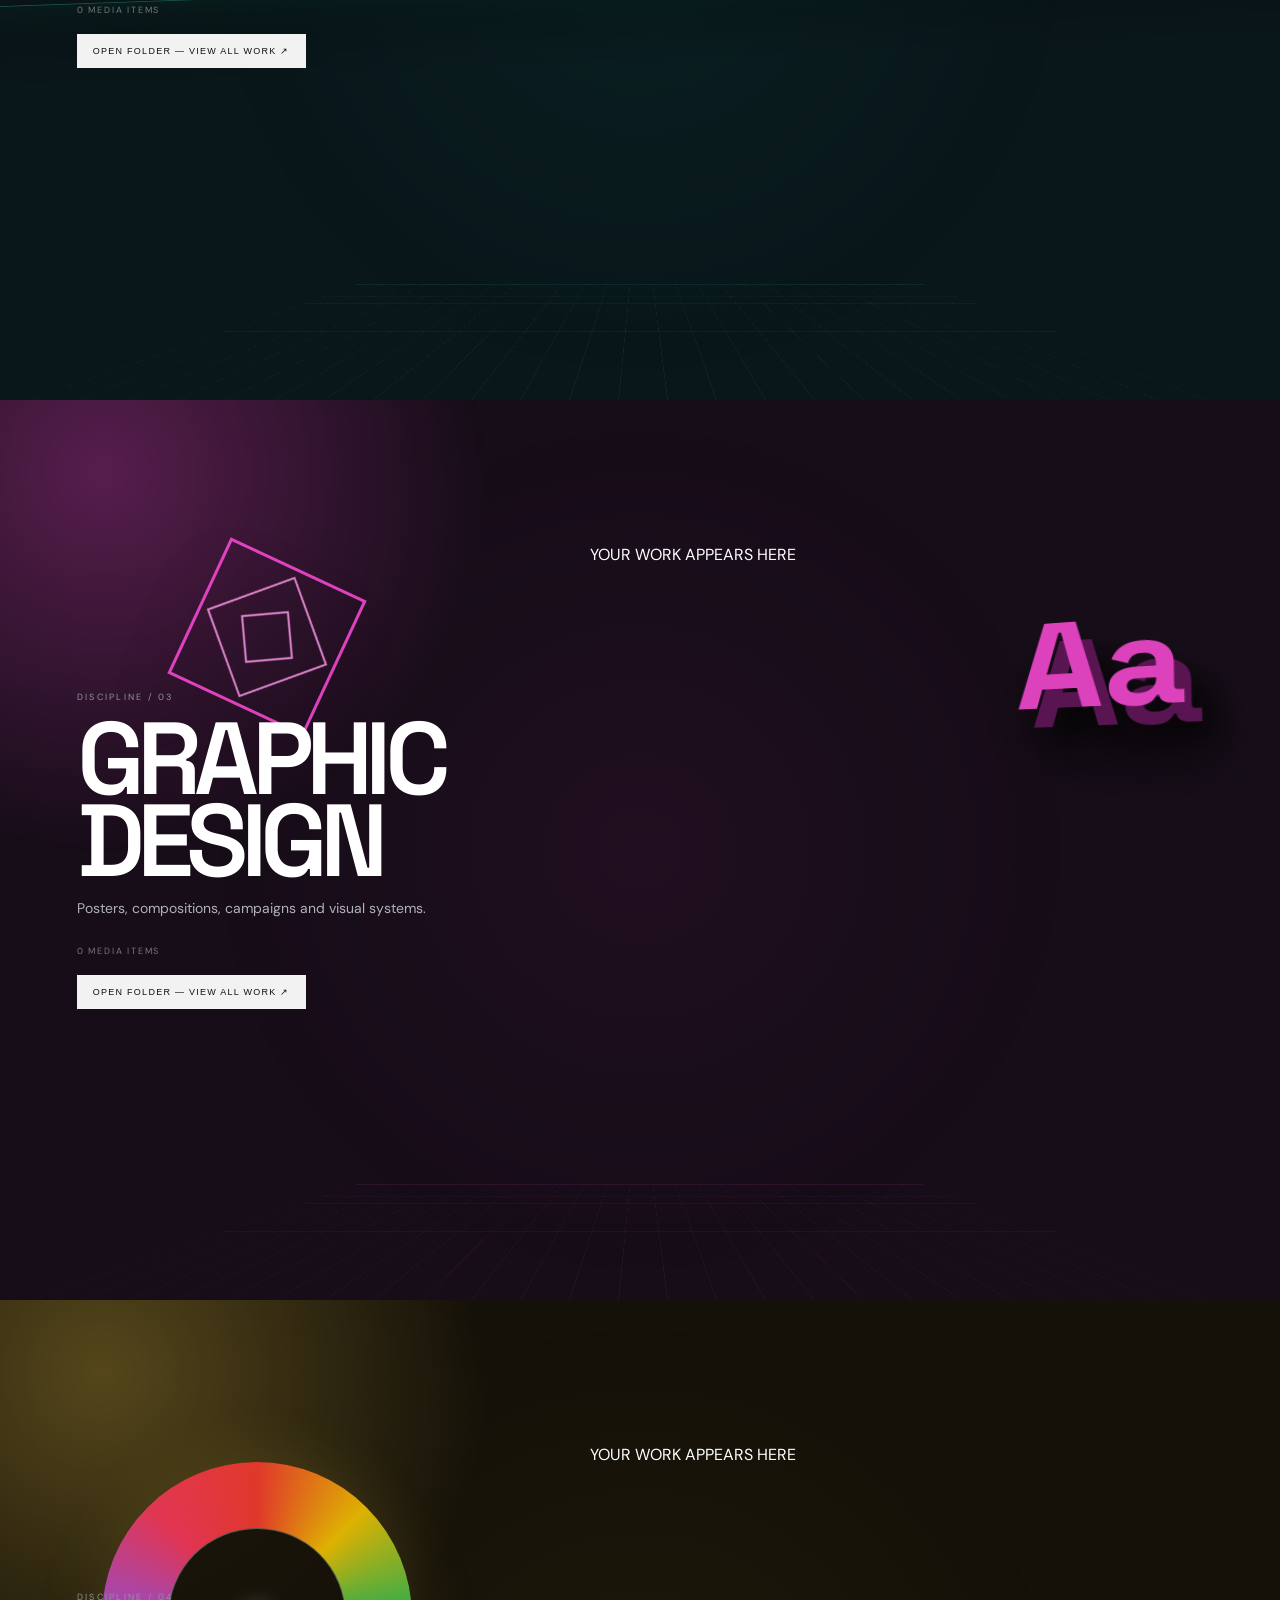
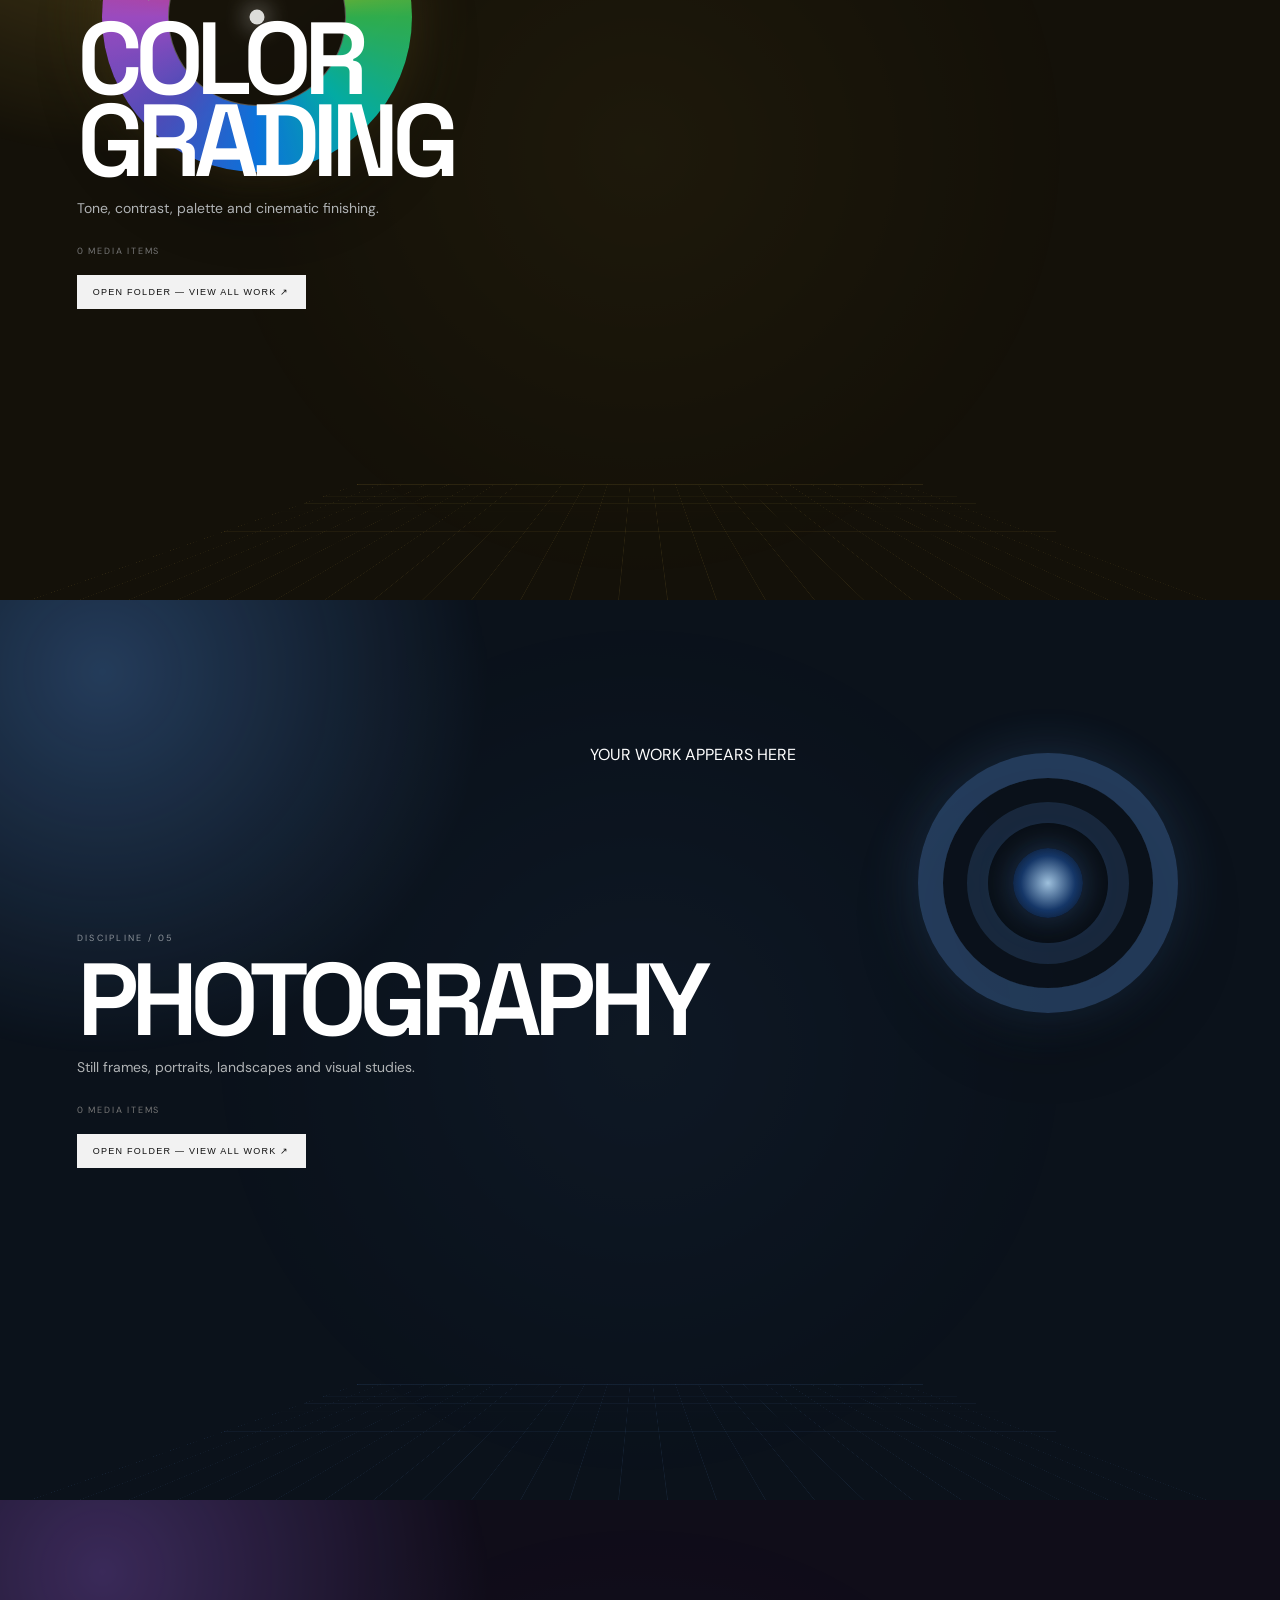
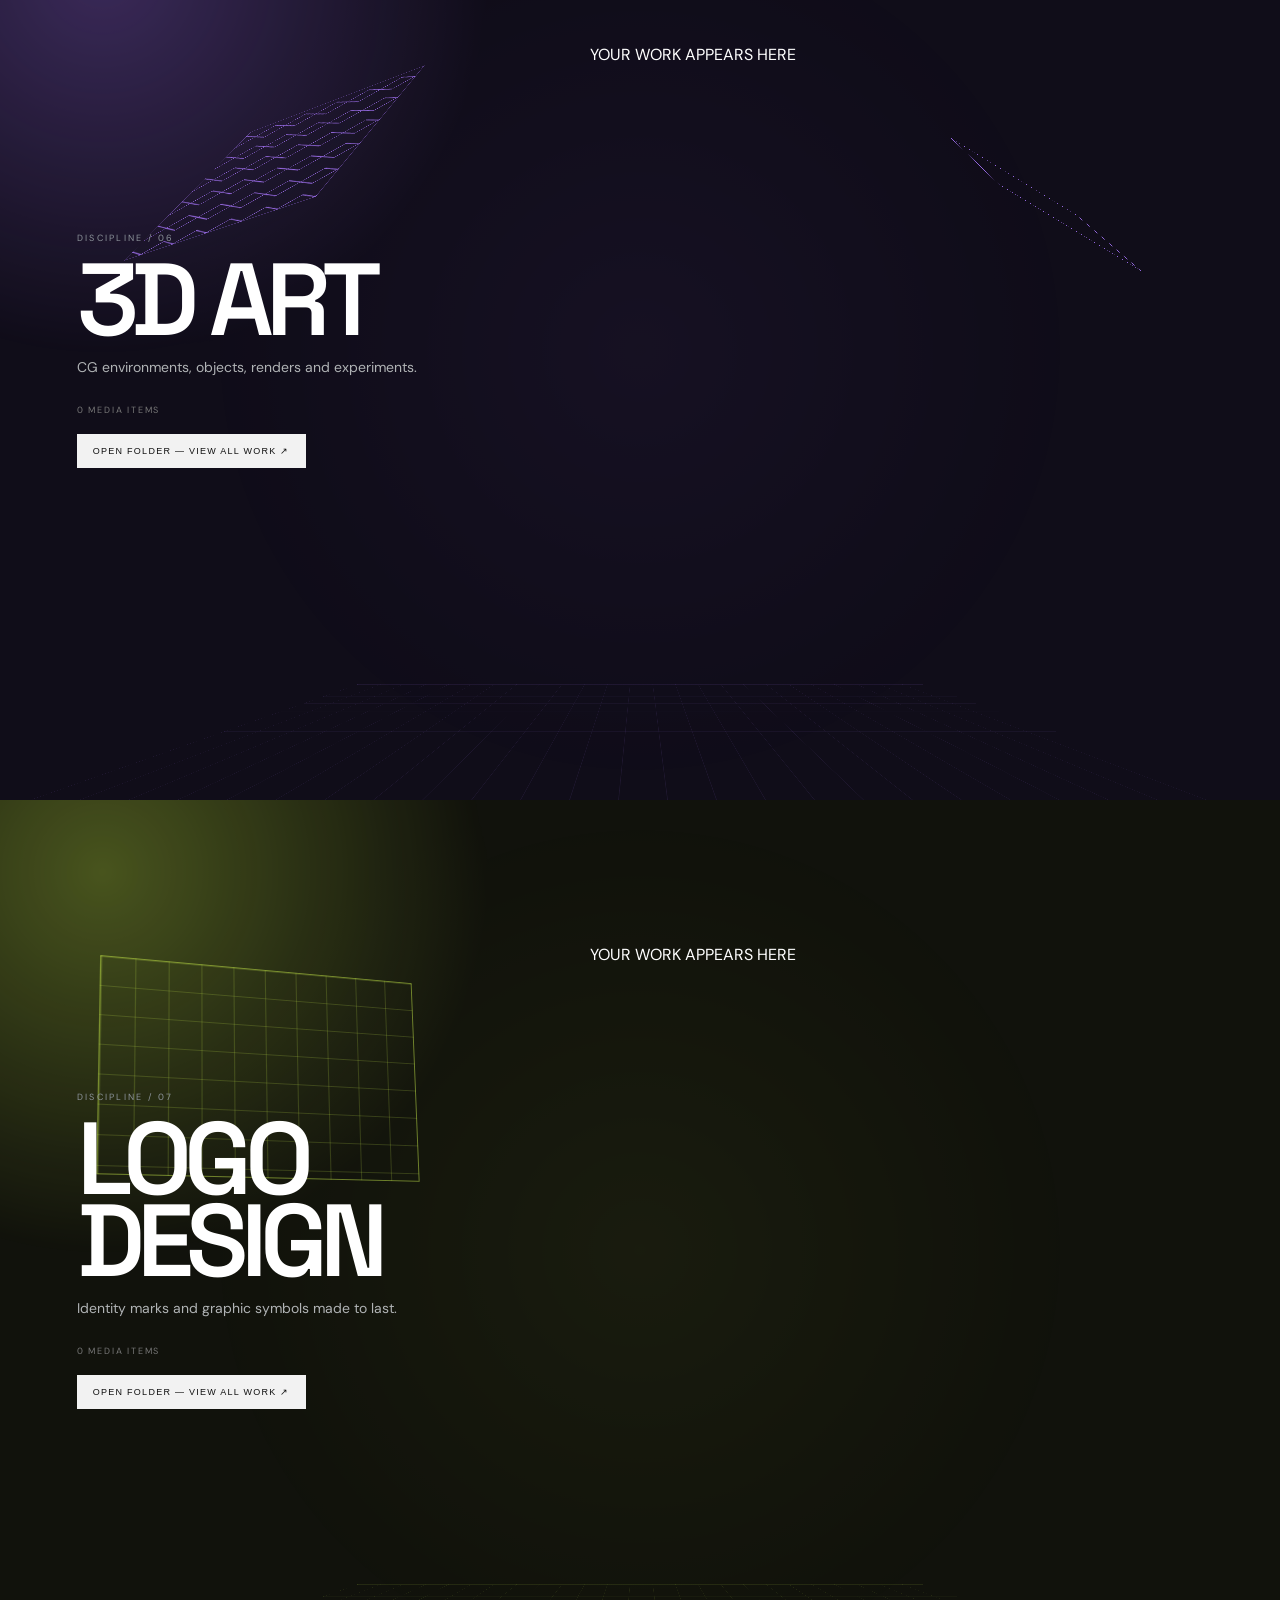
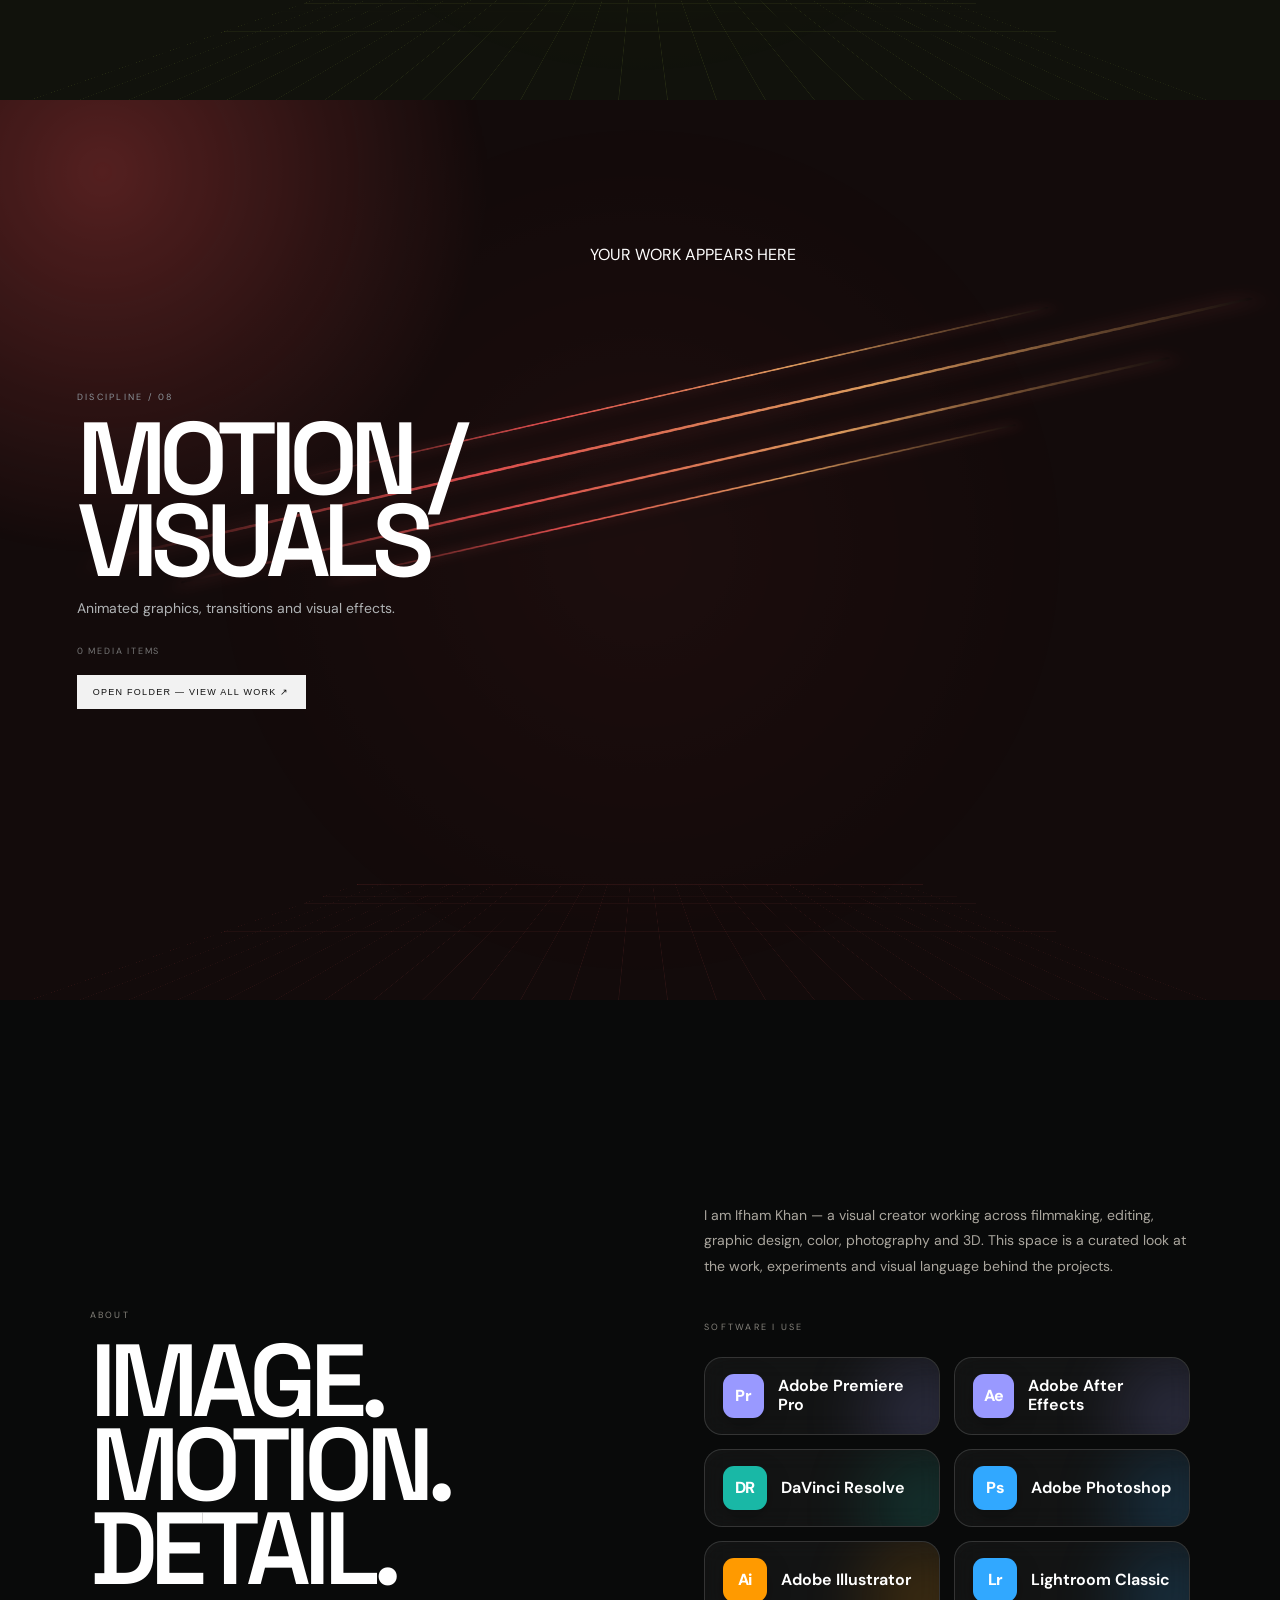
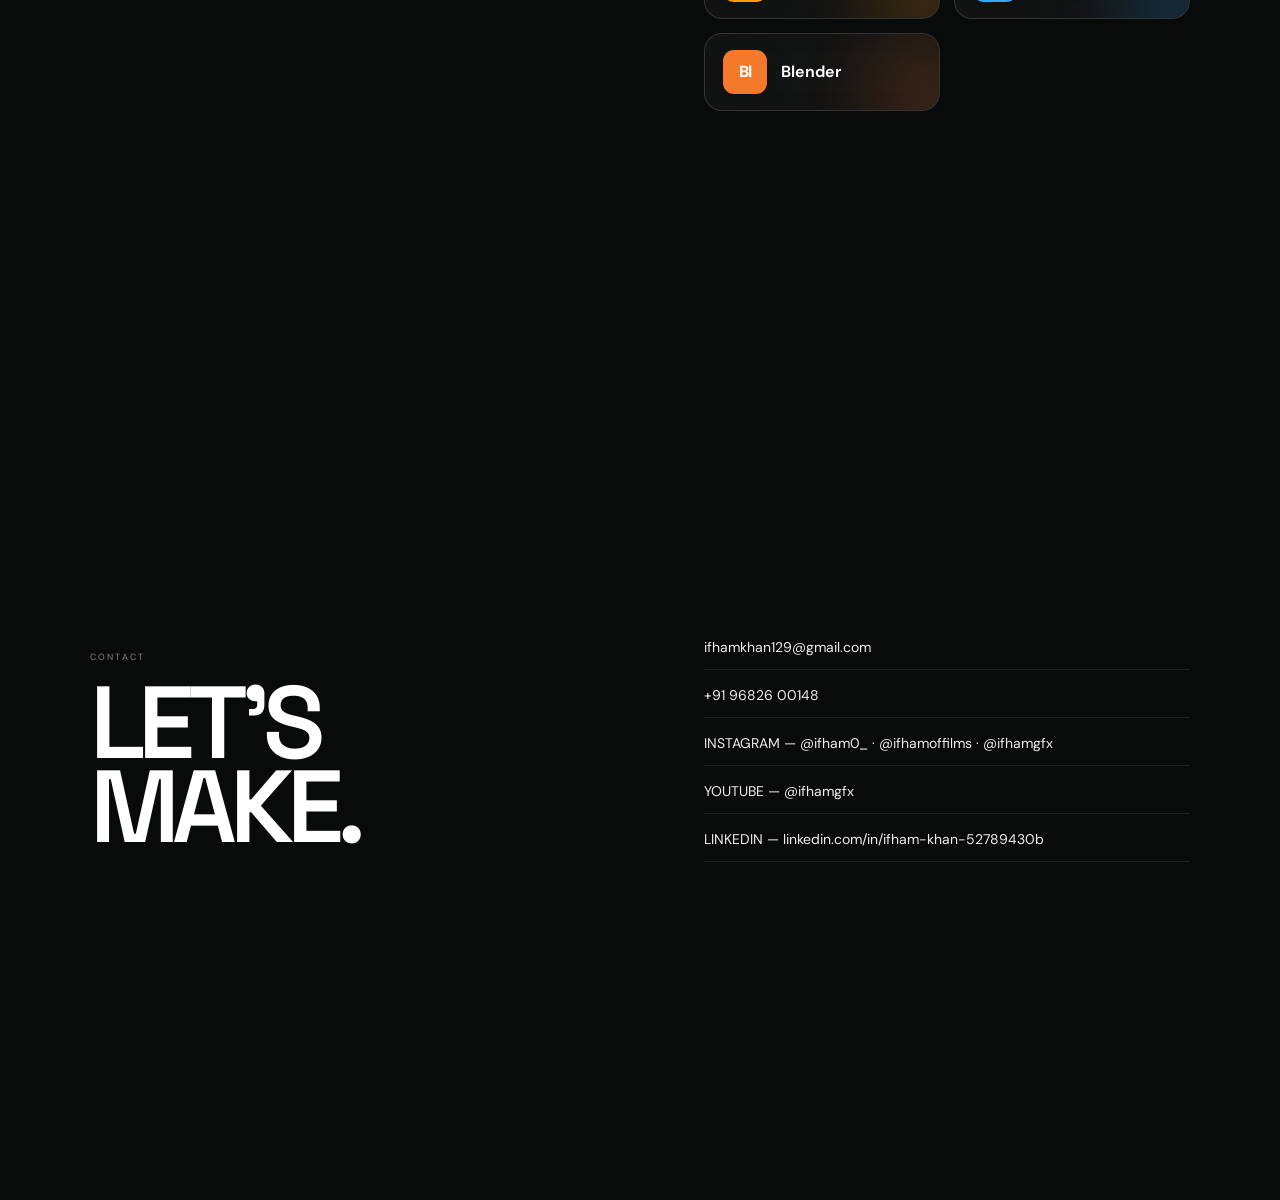
==== commit cb7c549b: "Add files via upload" ====
--- a/index.html
+++ b/index.html
@@ -6,5 +6,5 @@
 <link href="https://fonts.googleapis.com/css2?family=Anton&family=DM+Sans:wght@400;500;600&family=Space+Grotesk:wght@400;500;600;700&display=swap" rel="stylesheet">
 <link rel="stylesheet" href="styles.css"></head><body>
 <div class="grain"></div>
-<header class="topbar"><a href="#home">IFHAM KHAN</a><div class="toplinks"><a href="#work">WORK</a><a href="#about">ABOUT</a><a href="#contact">CONTACT</a></div><a href="admin.html">EDIT ↗</a></header>
-<main id="app"></main><script src="app.js"></script></body></html>+<header class="topbar"><a href="#home">IFHAM KHAN</a><div class="toplinks"><a href="#work">WORK</a><a href="#about">ABOUT</a><a href="#contact">CONTACT</a></div><a href="IFHAM-EDITOR.html">EDIT ↗</a></header>
+<main id="app"></main><script src="content.js"></script><script src="app.js"></script></body></html>
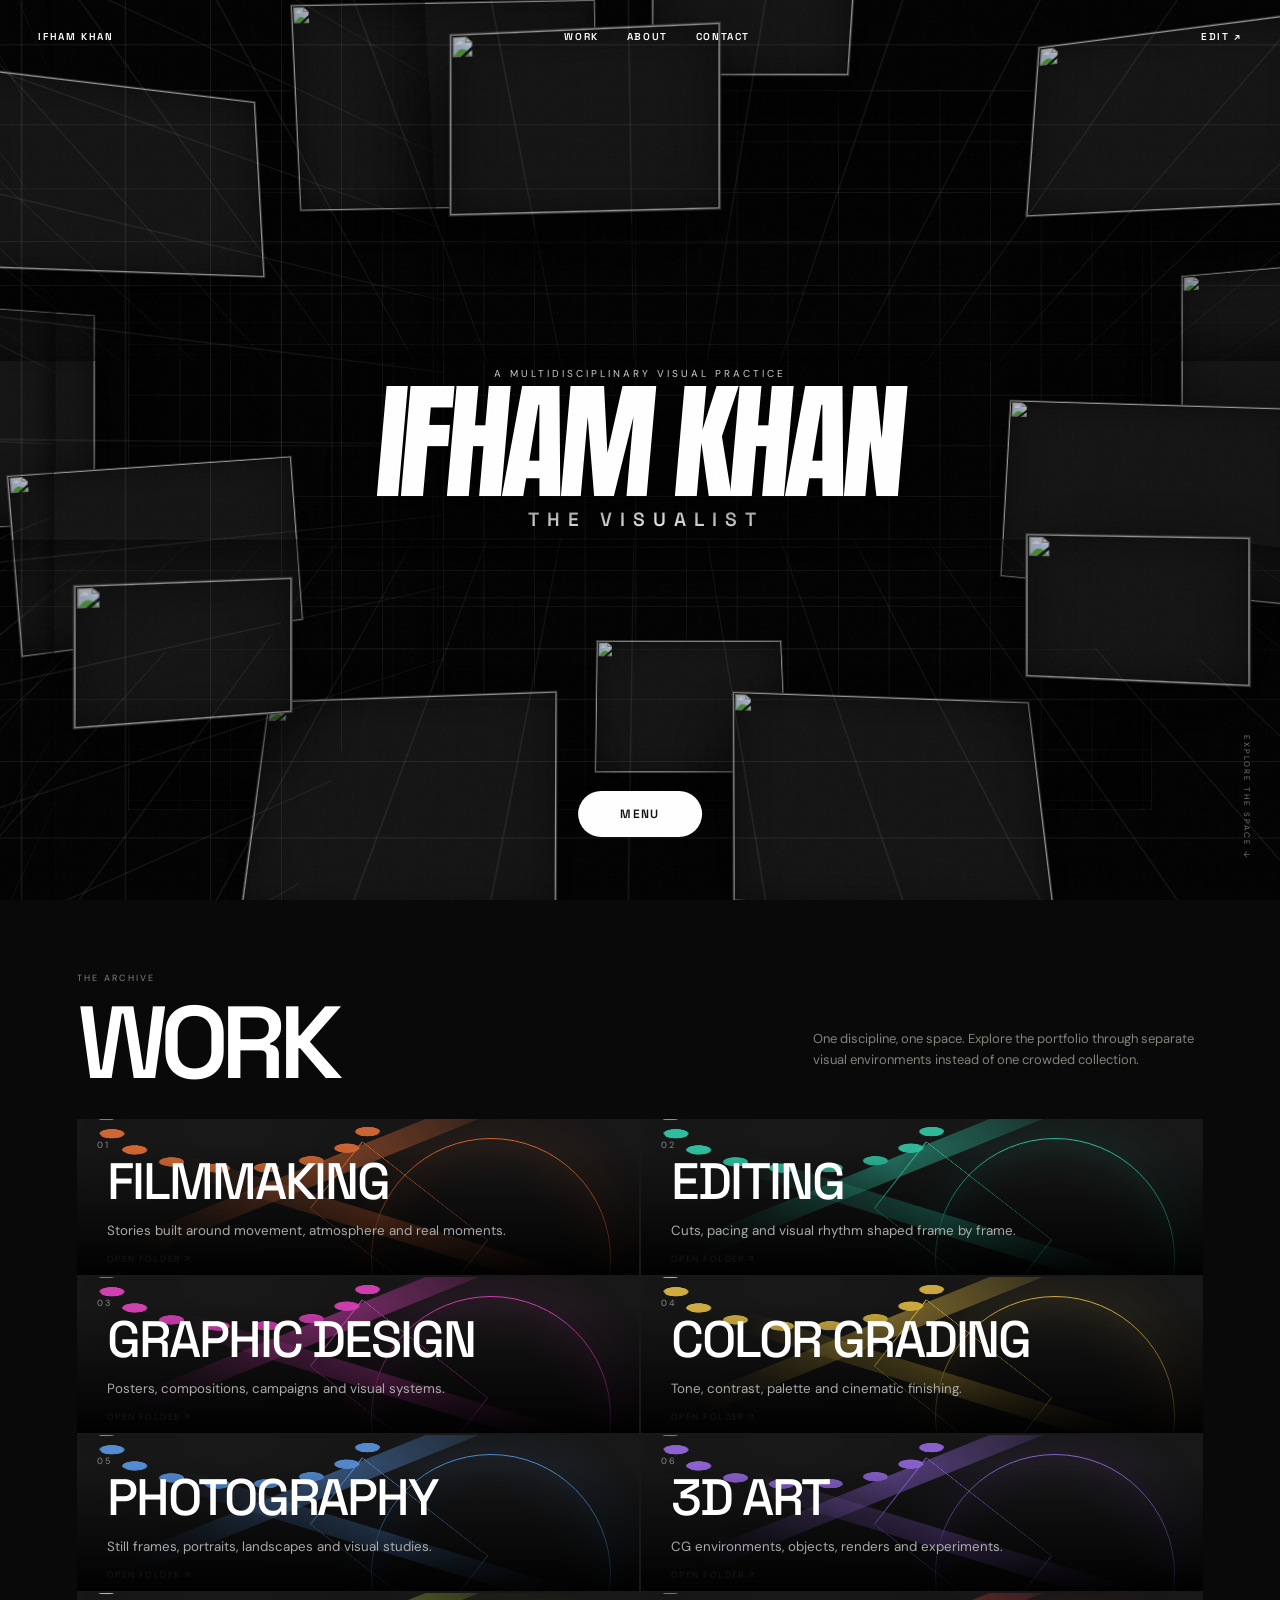
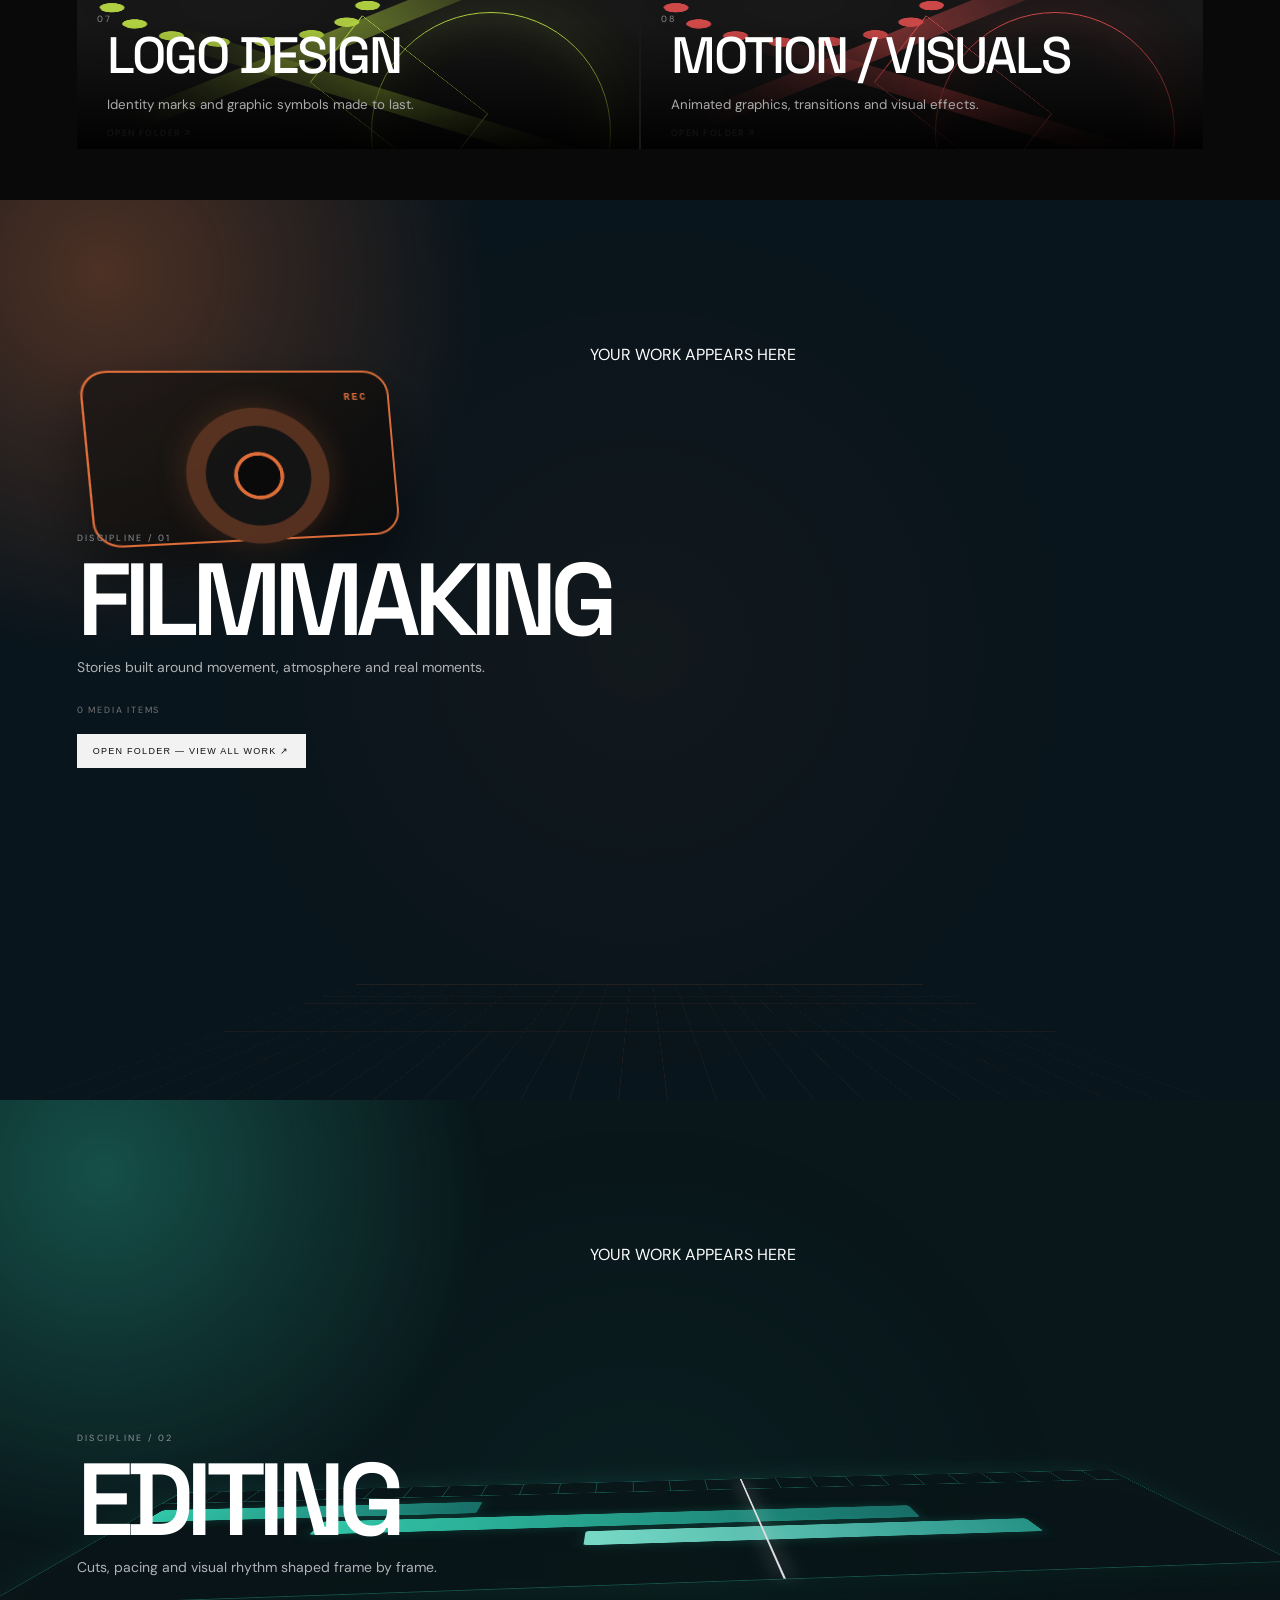
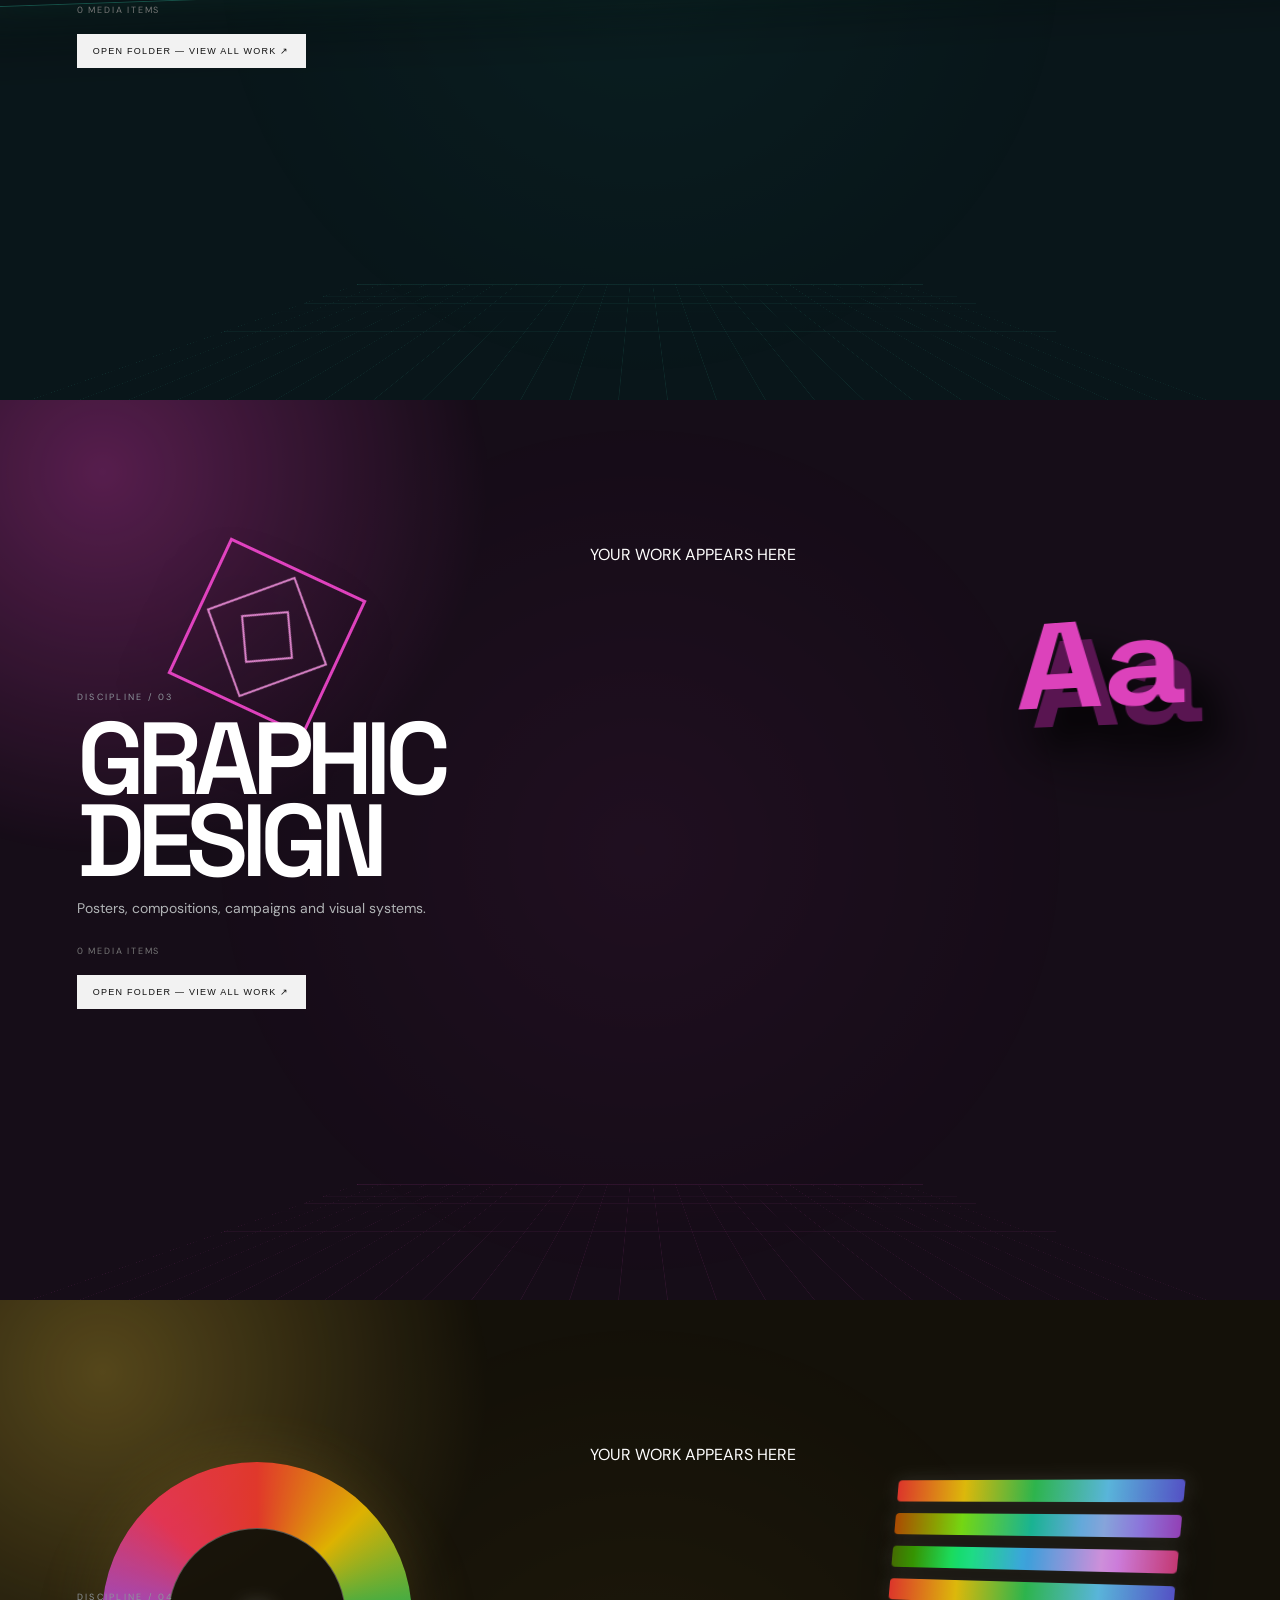
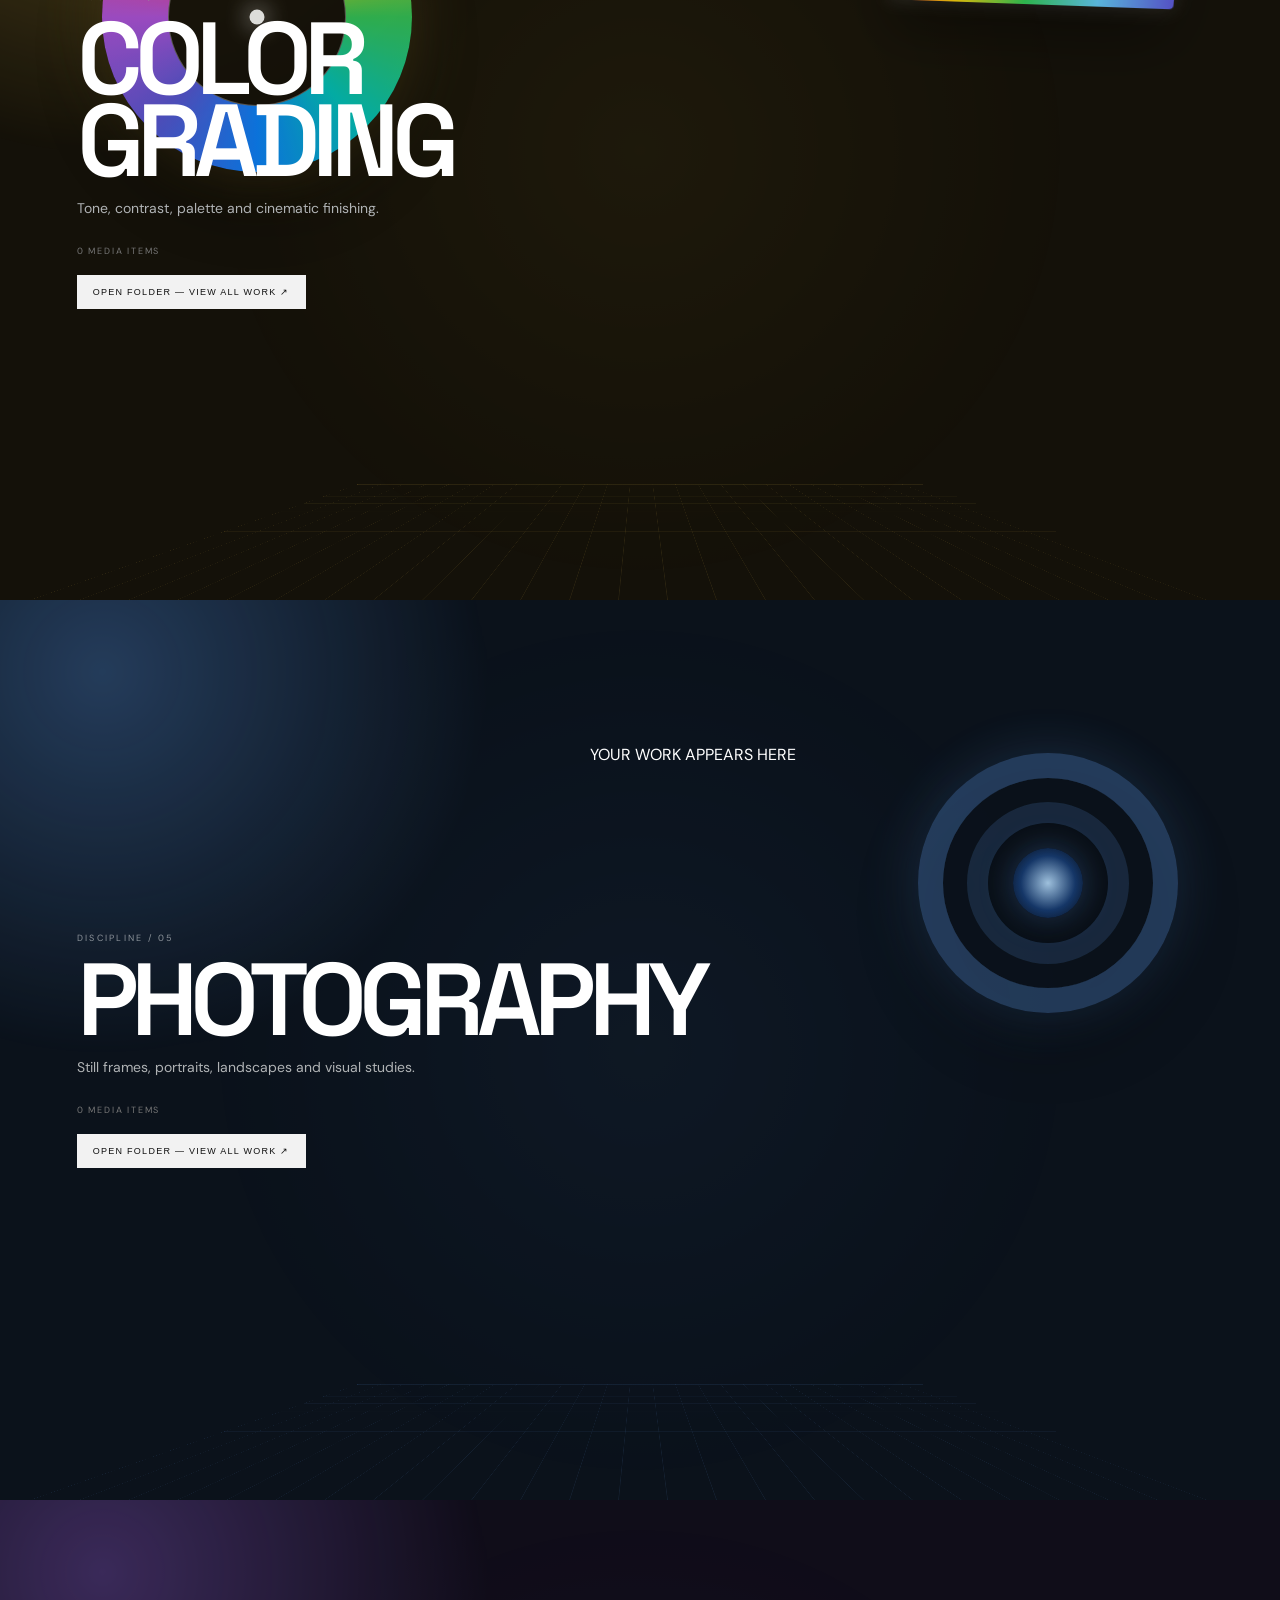
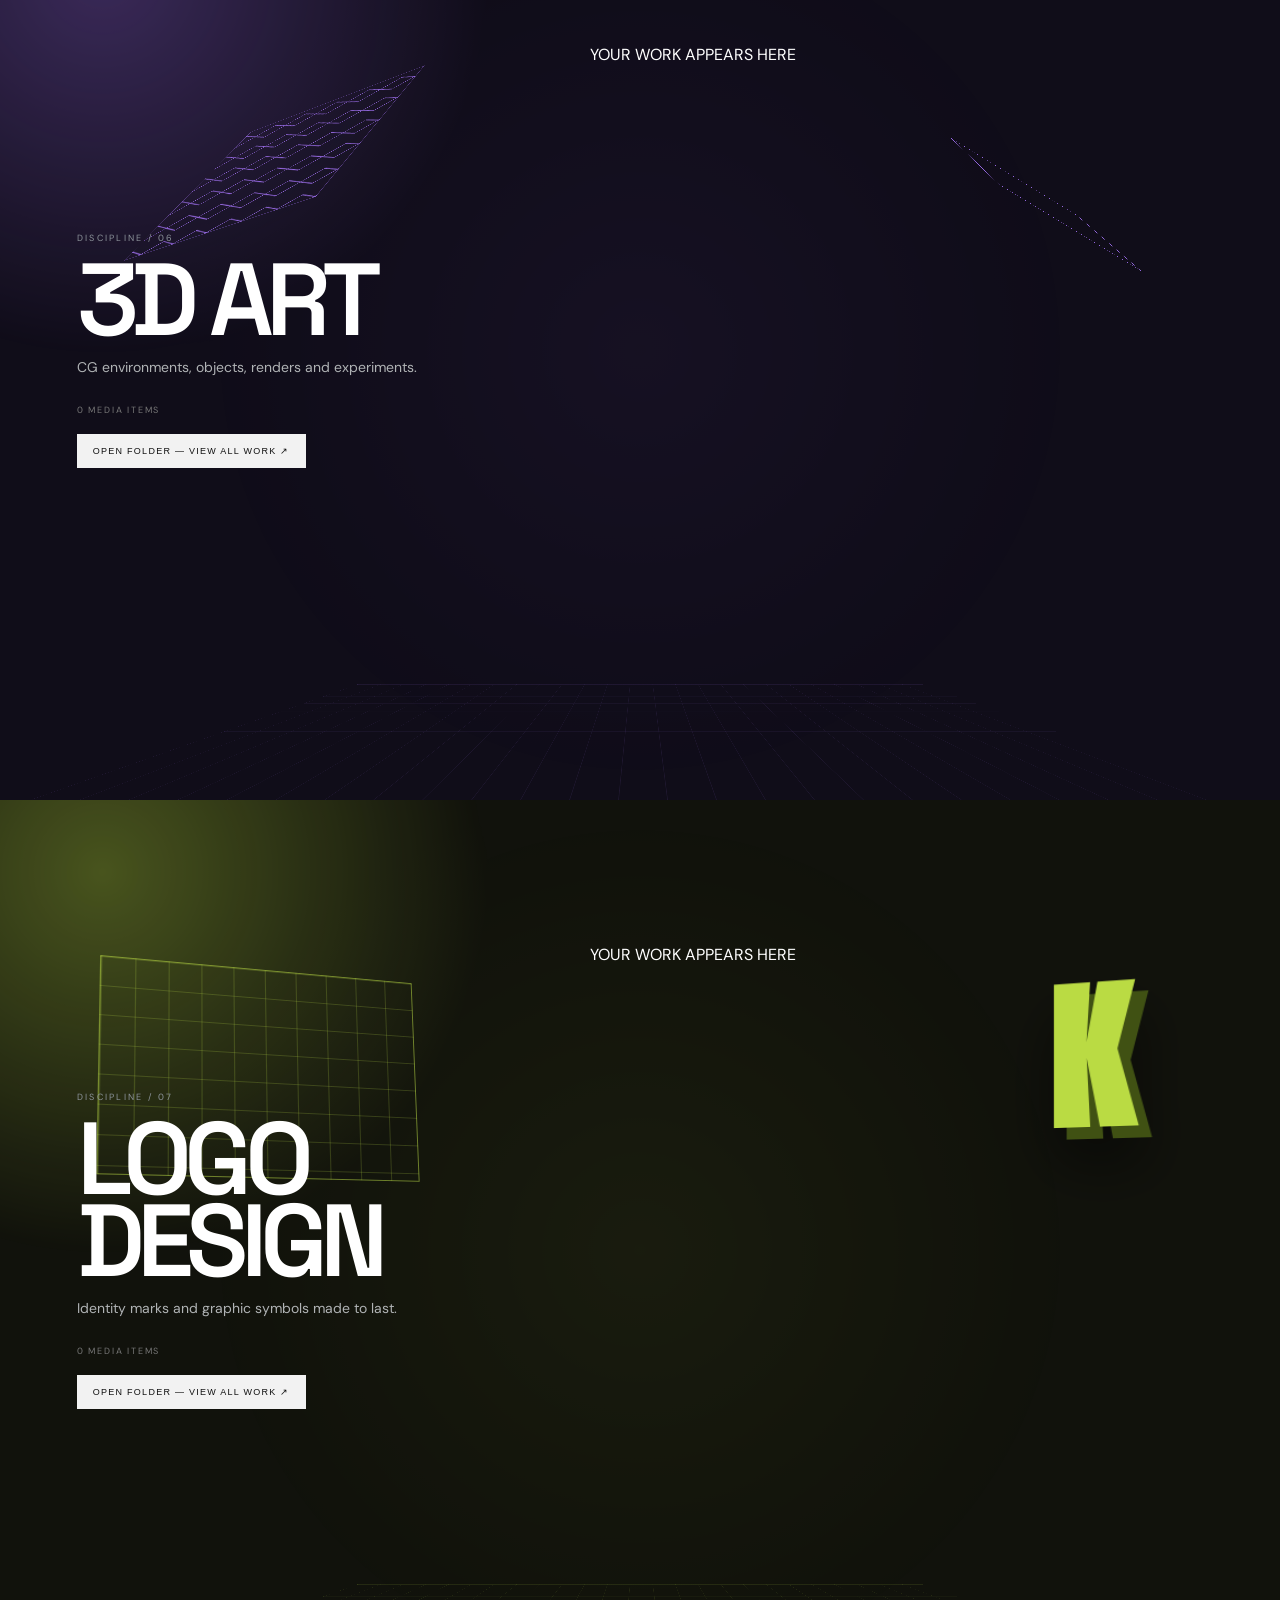
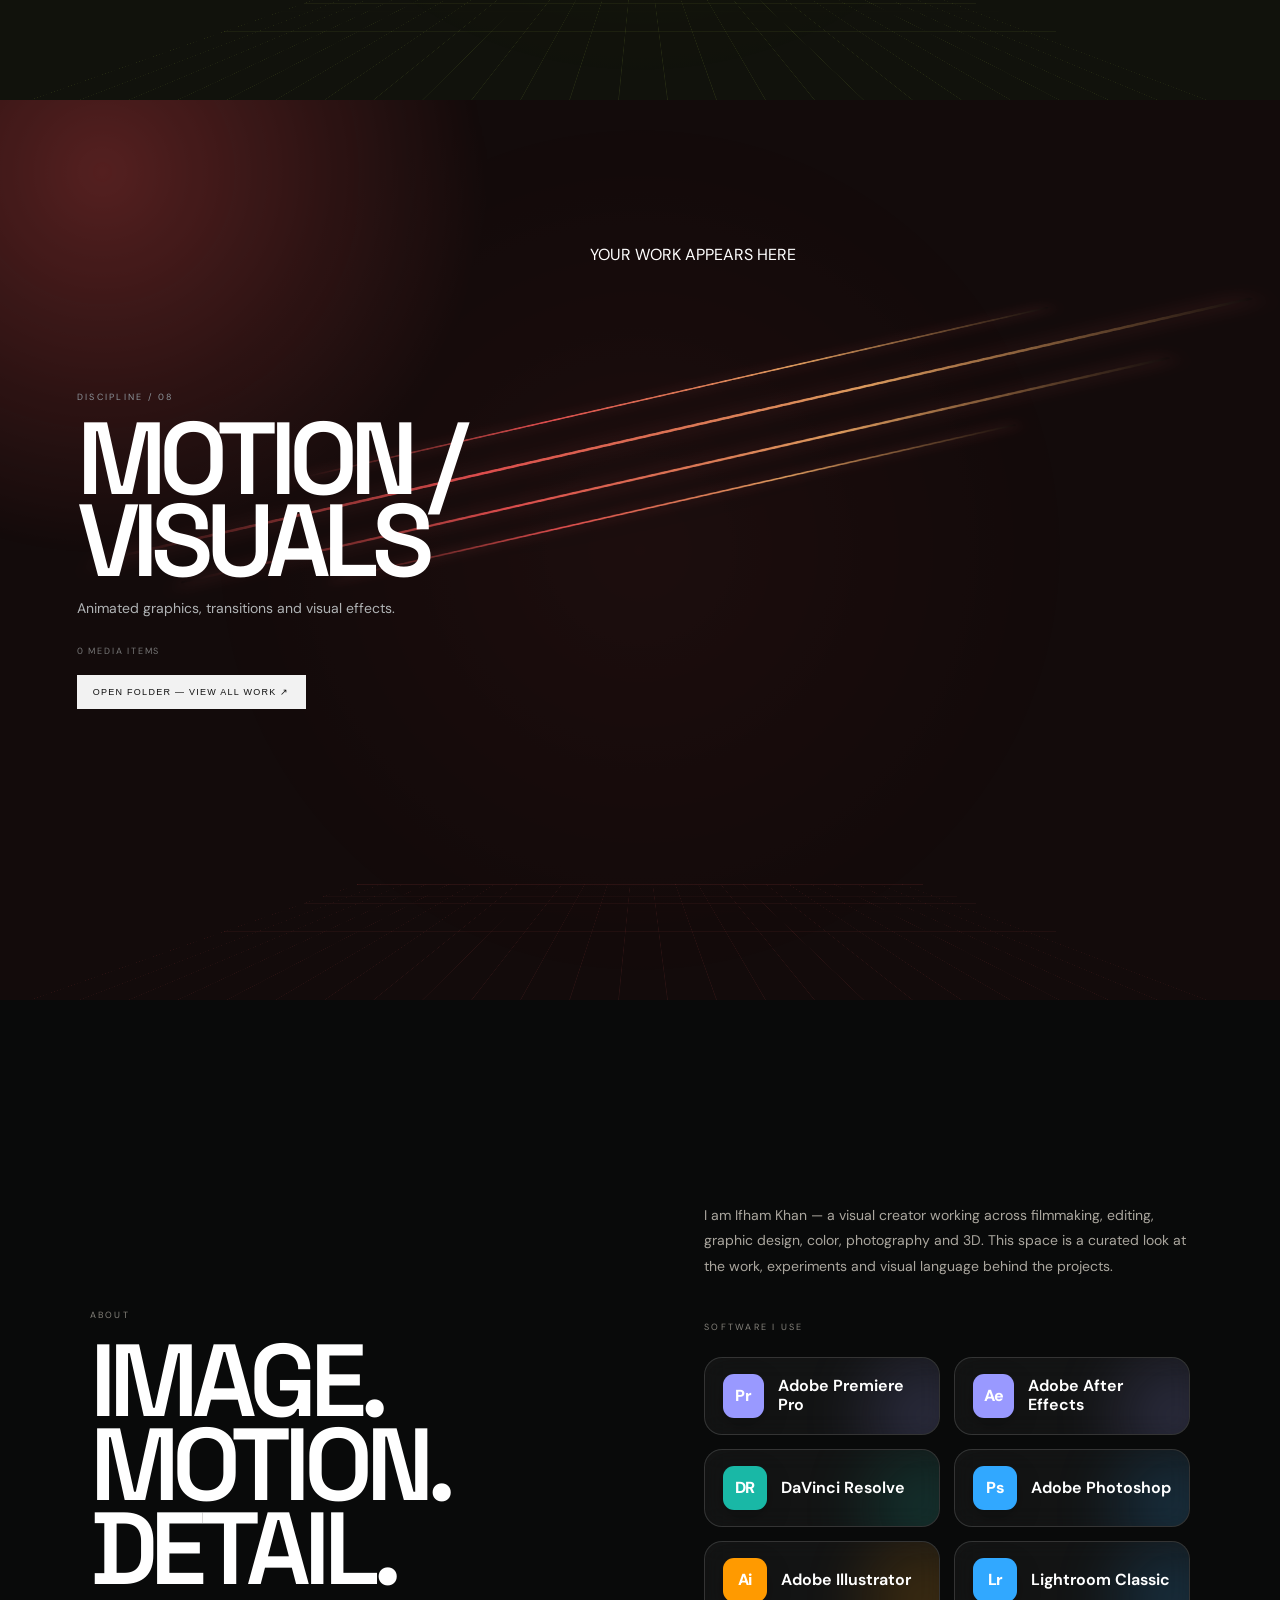
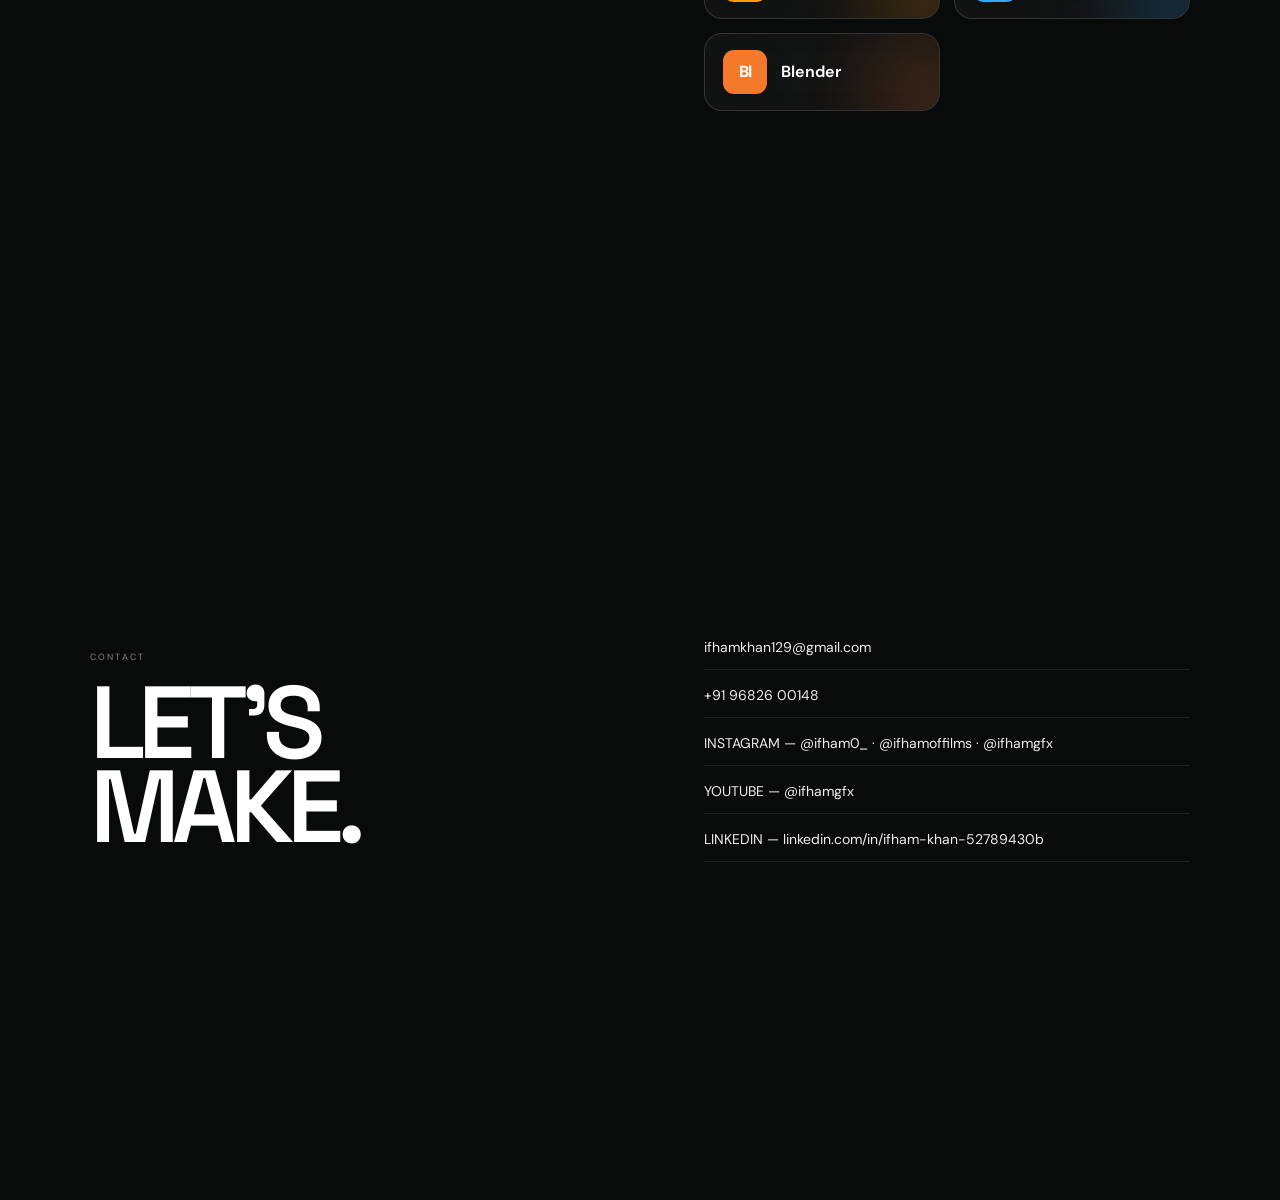
==== commit 3ee5a684: "Add files via upload" ====
--- a/index.html
+++ b/index.html
@@ -6,5 +6,5 @@
 <link href="https://fonts.googleapis.com/css2?family=Anton&family=DM+Sans:wght@400;500;600&family=Space+Grotesk:wght@400;500;600;700&display=swap" rel="stylesheet">
 <link rel="stylesheet" href="styles.css"></head><body>
 <div class="grain"></div>
-<header class="topbar"><a href="#home">IFHAM KHAN</a><div class="toplinks"><a href="#work">WORK</a><a href="#about">ABOUT</a><a href="#contact">CONTACT</a></div><a href="IFHAM-EDITOR.html">EDIT ↗</a></header>
-<main id="app"></main><script src="content.js"></script><script src="app.js"></script></body></html>+<header class="topbar"><a href="#home">IFHAM KHAN</a><div class="toplinks"><a href="#work">WORK</a><a href="#about">ABOUT</a><a href="#contact">CONTACT</a></div><a href="admin.html">EDIT ↗</a></header>
+<main id="app"></main><script src="app.js"></script></body></html>
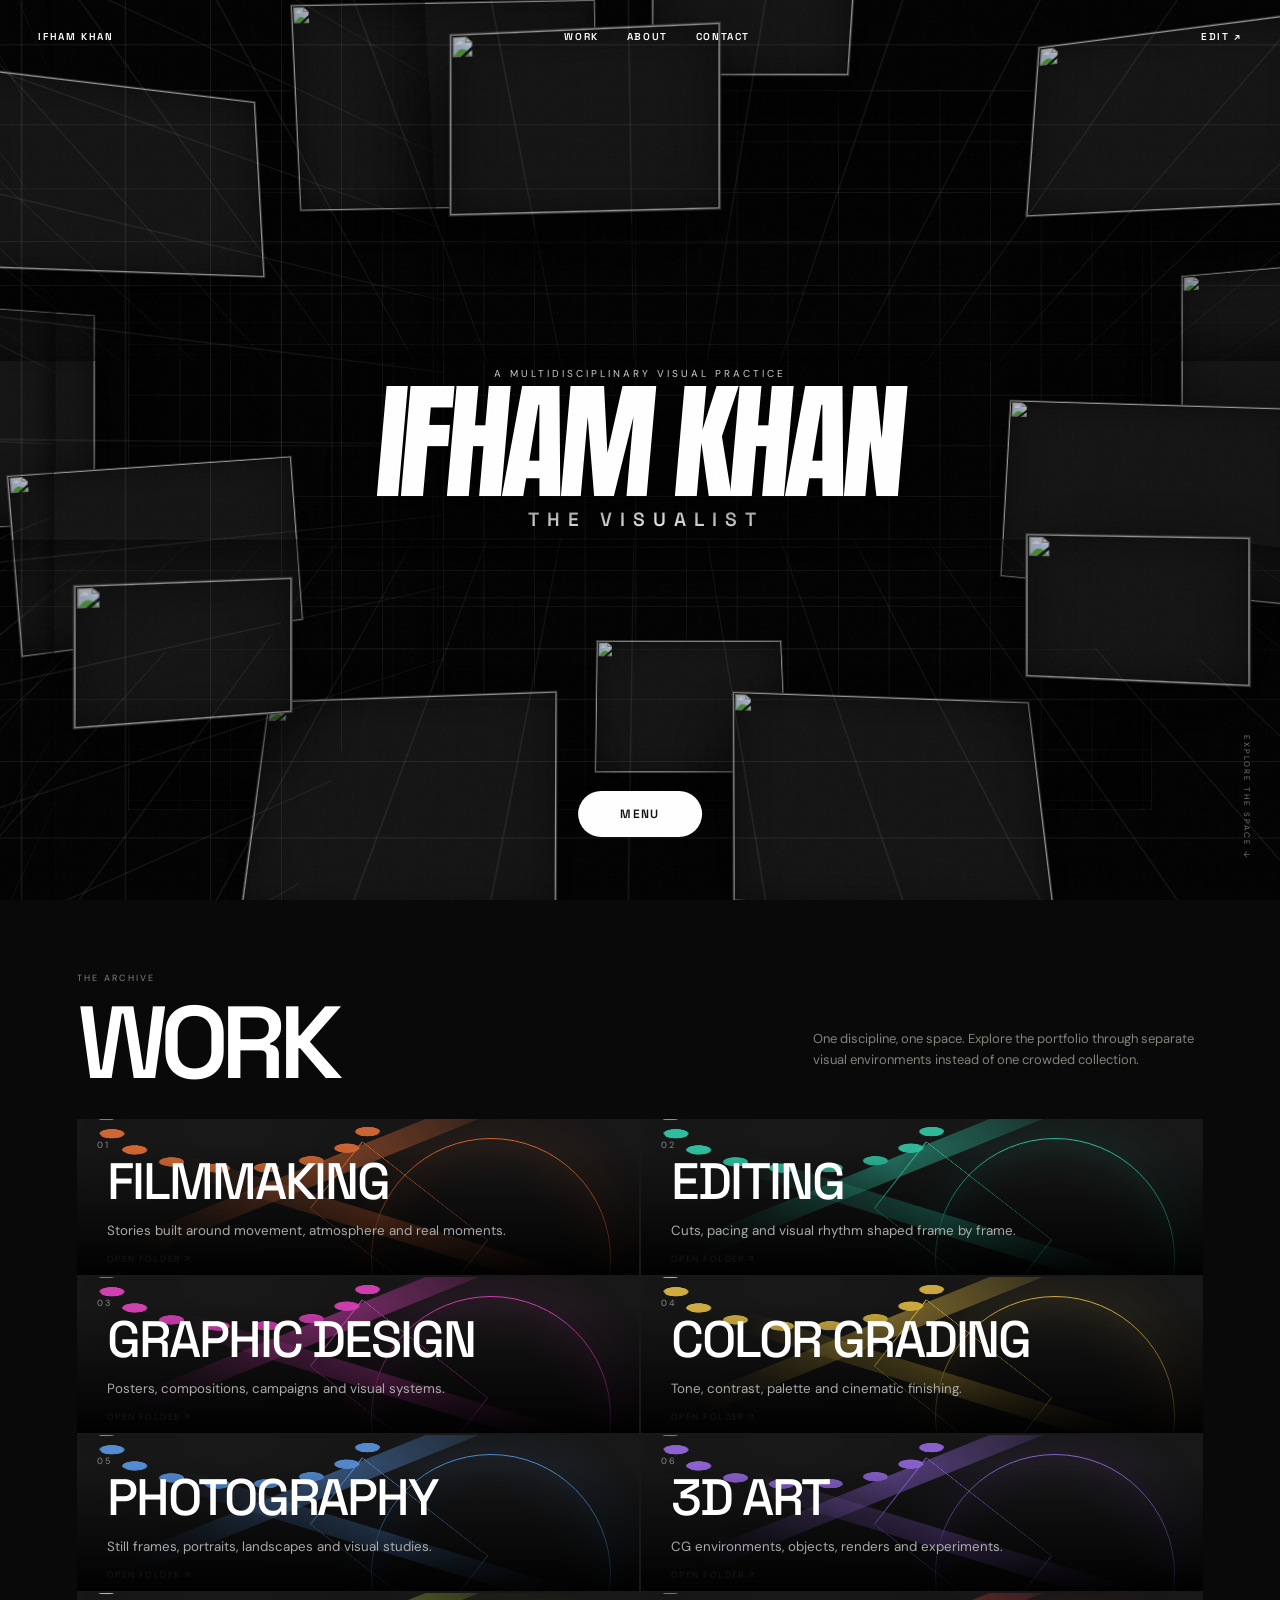
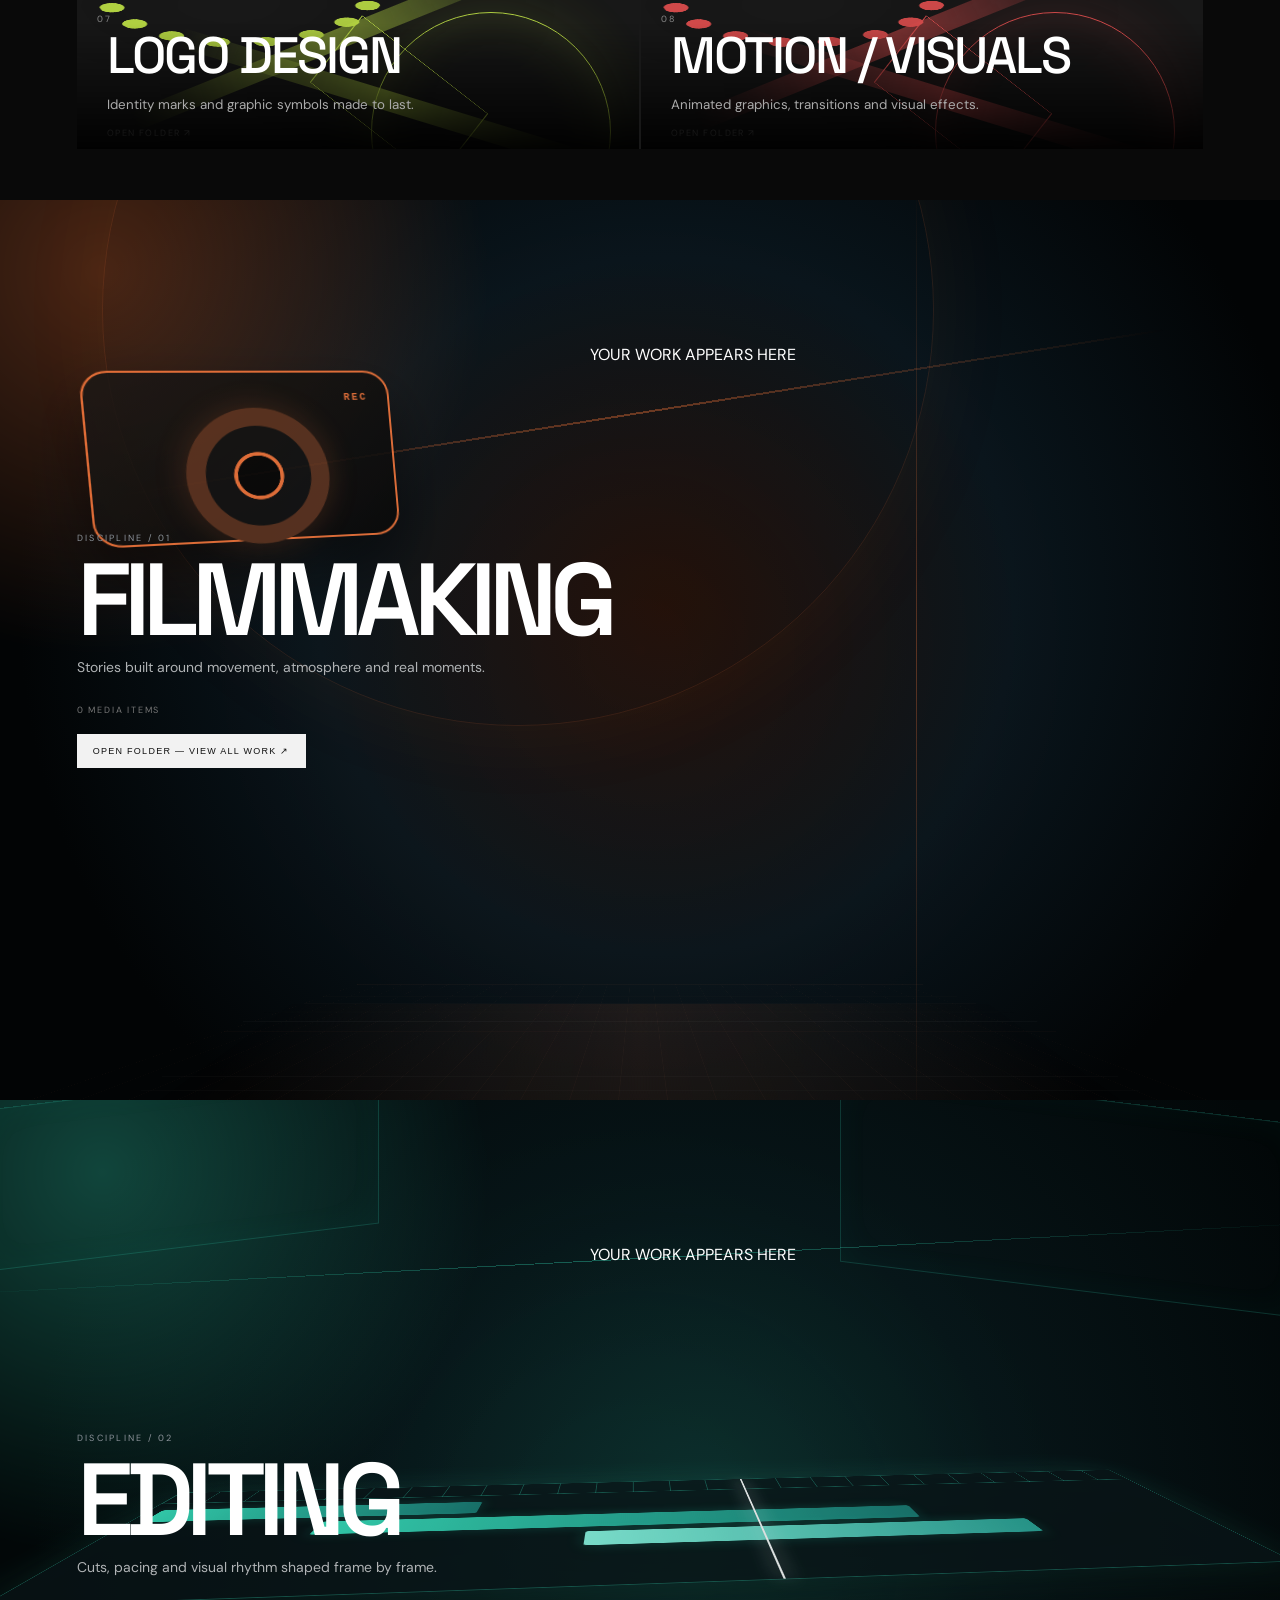
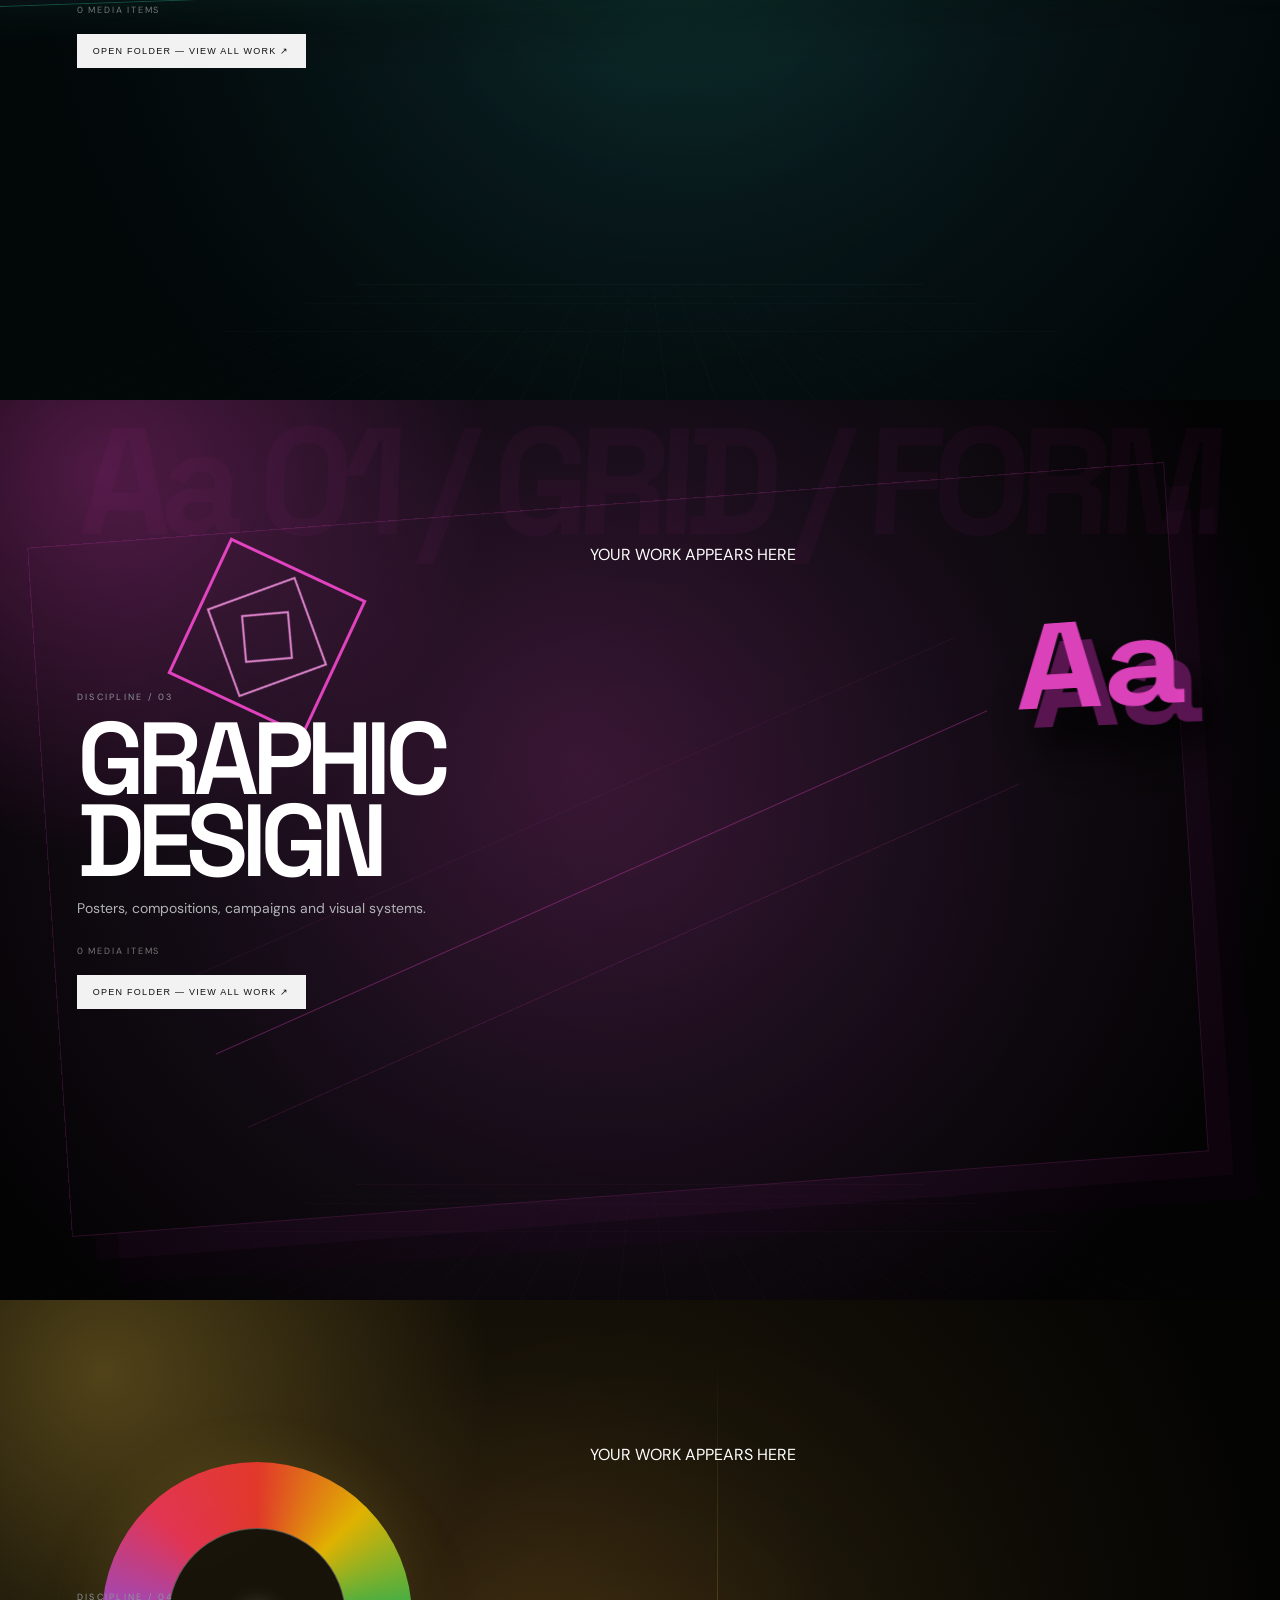
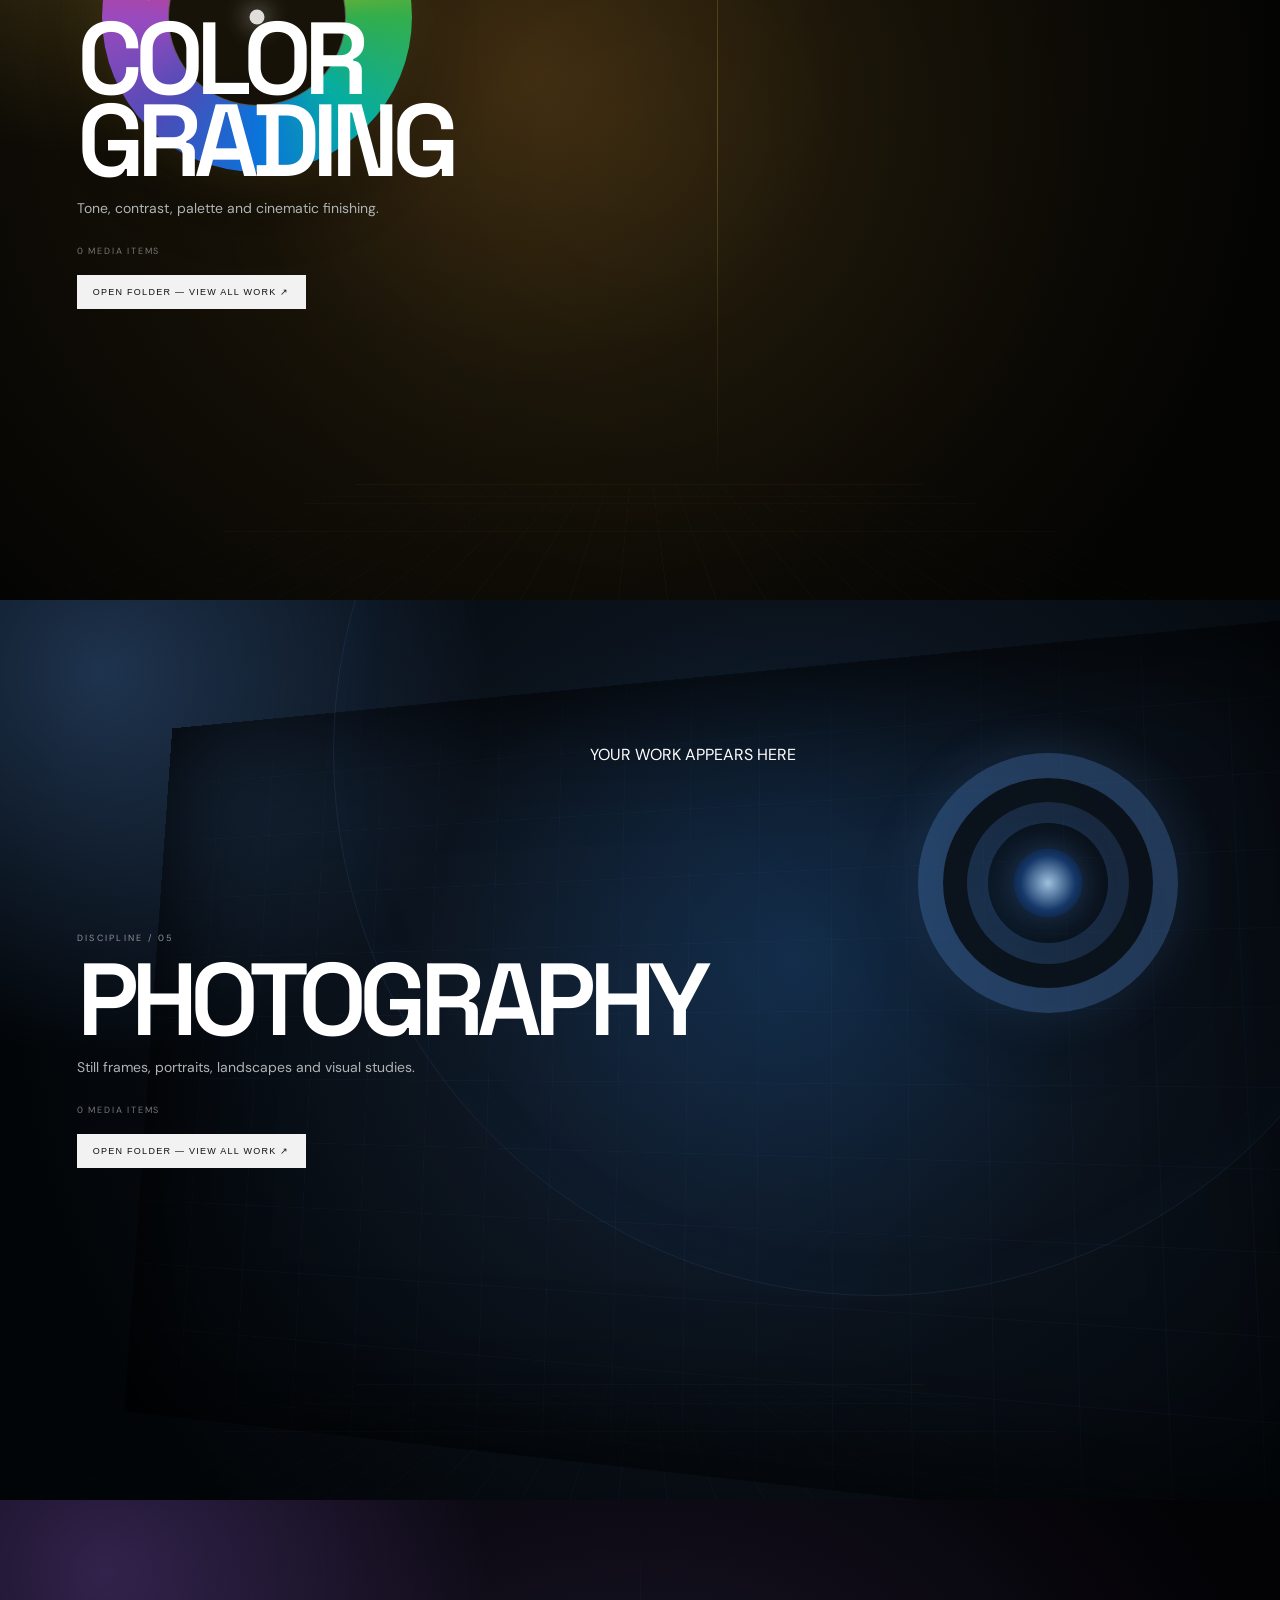
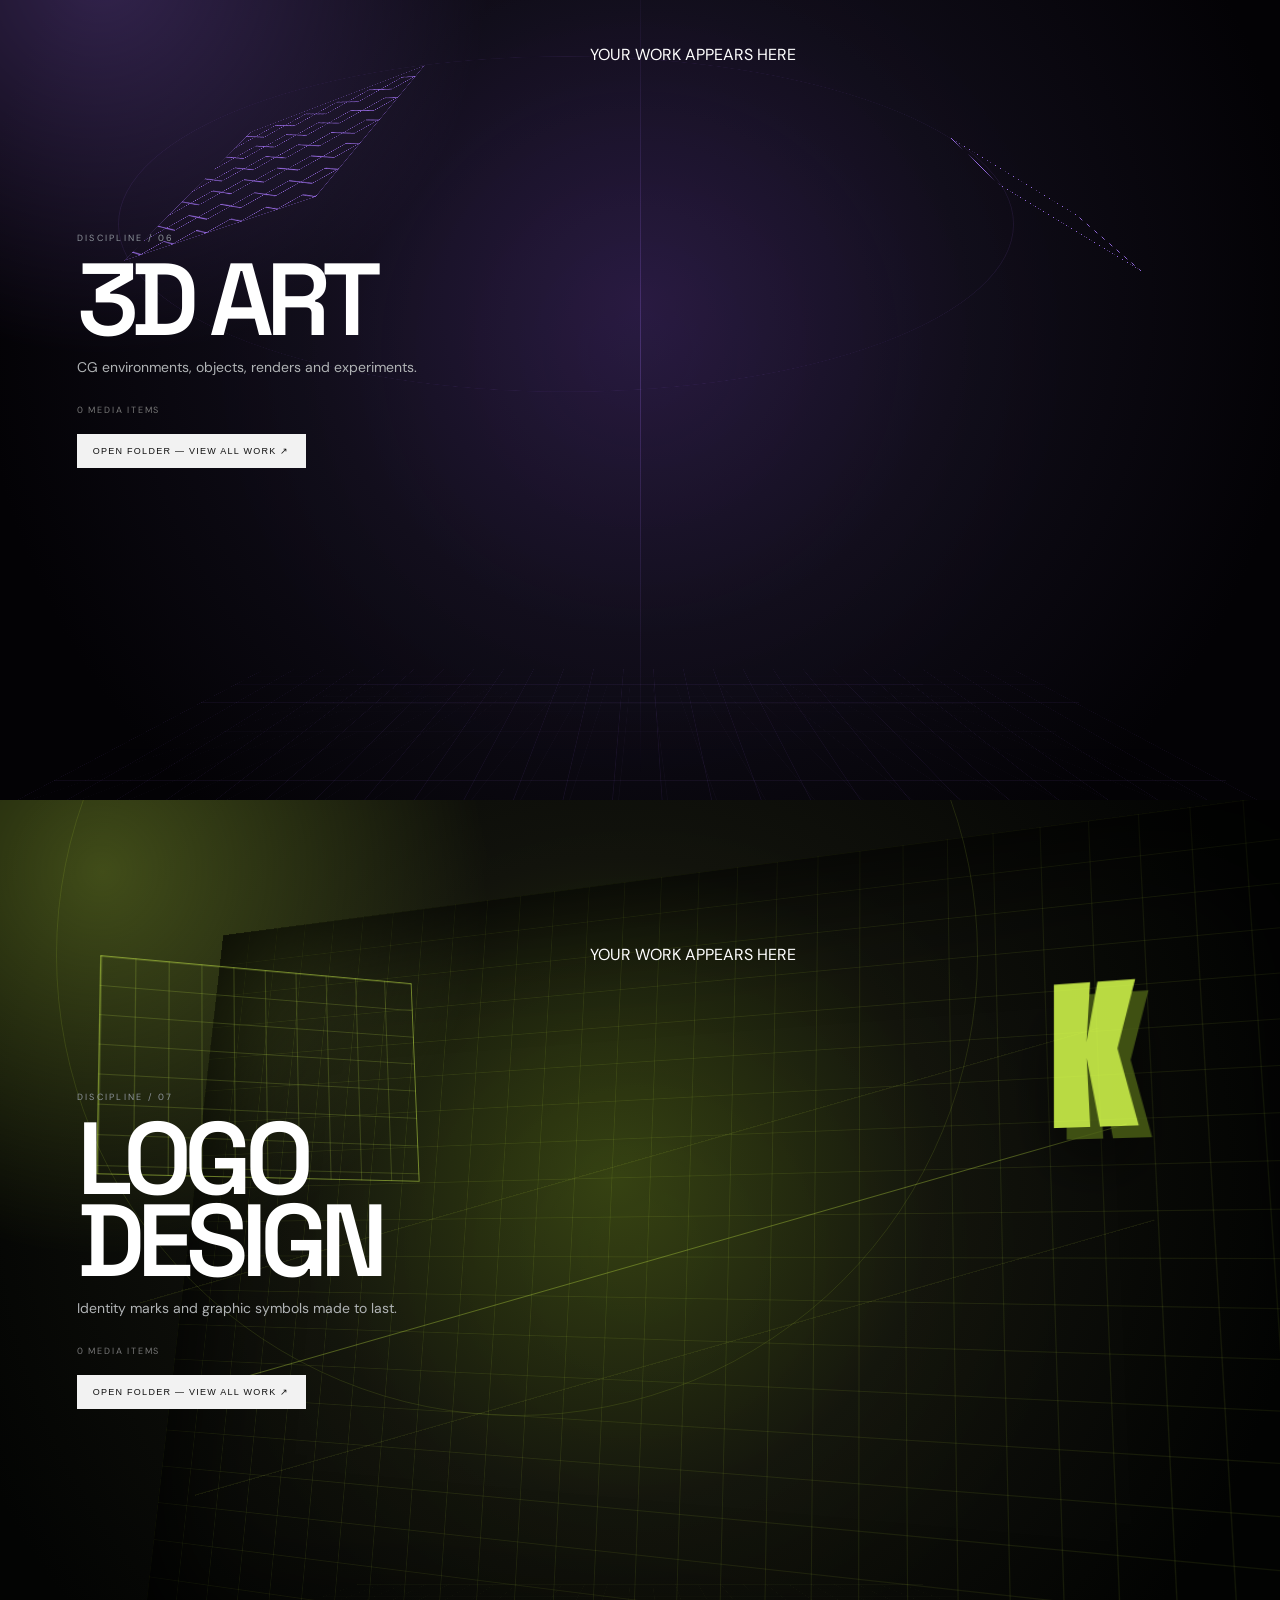
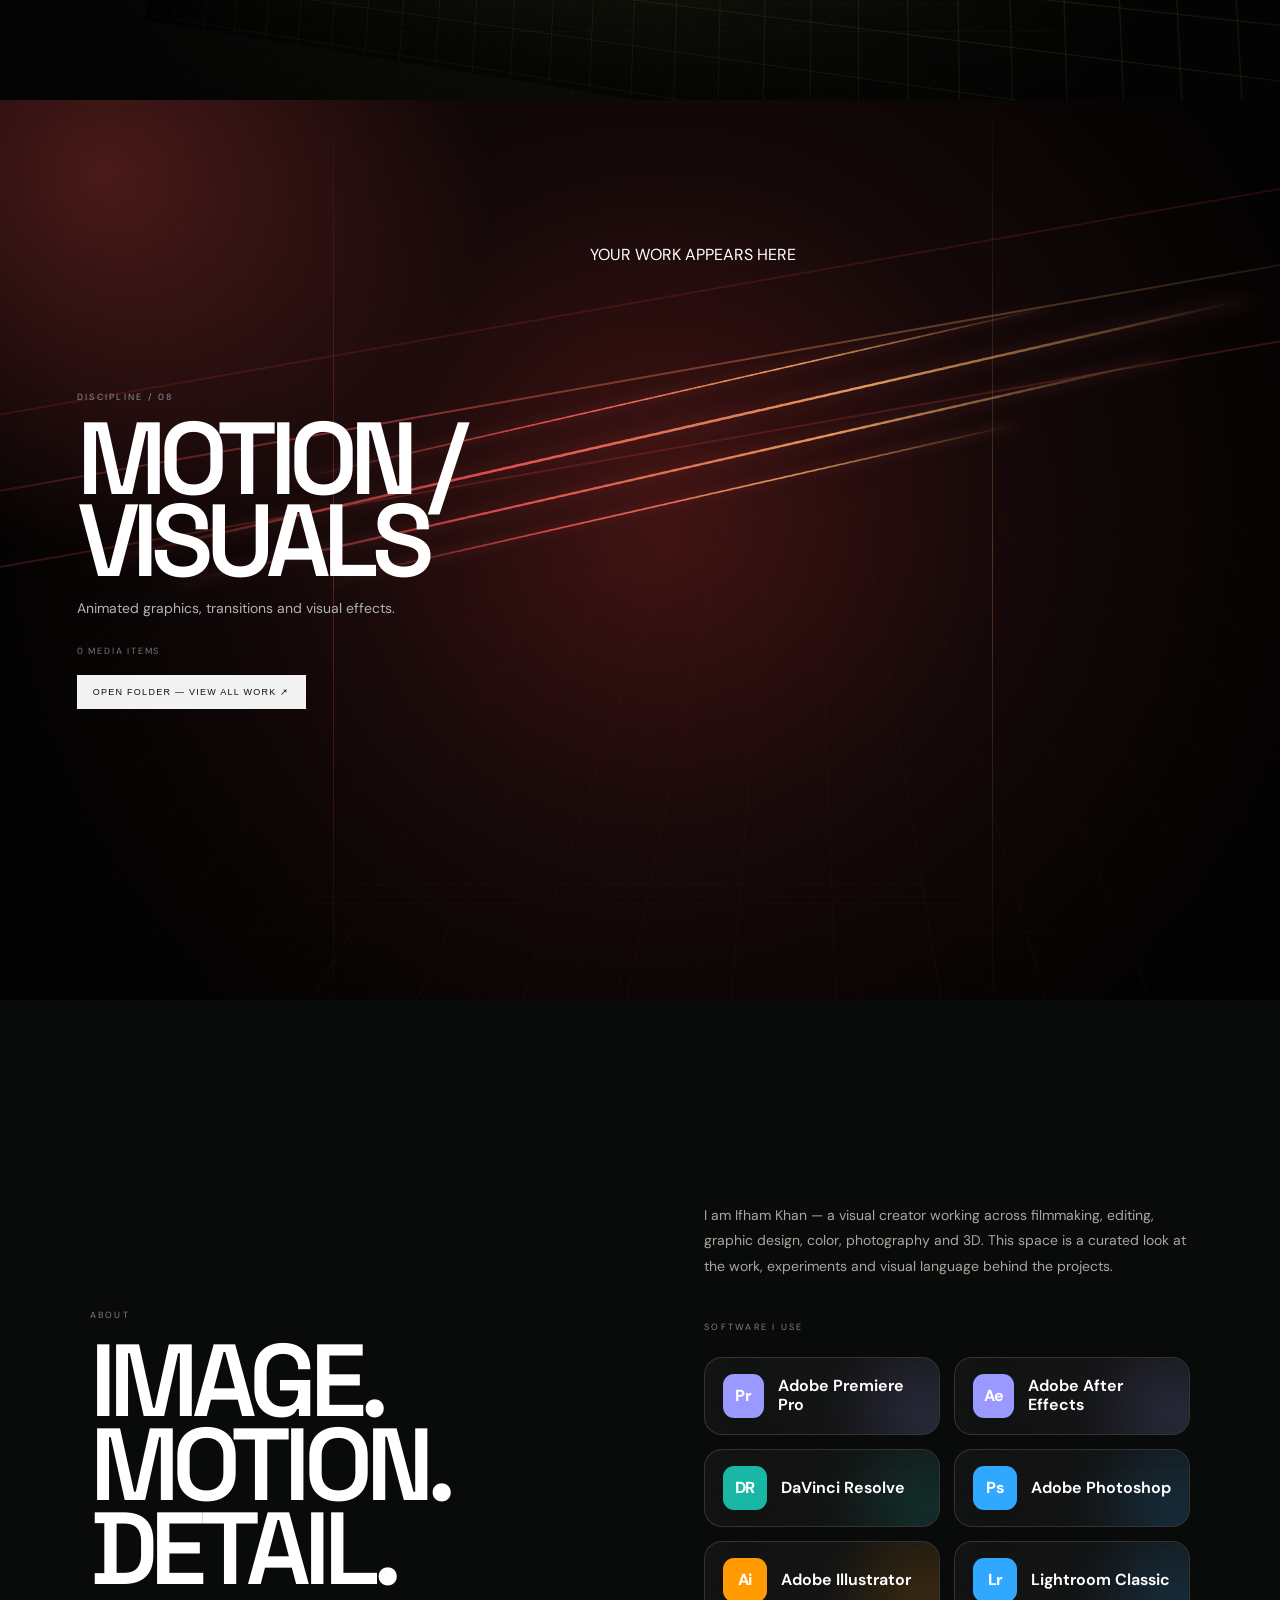
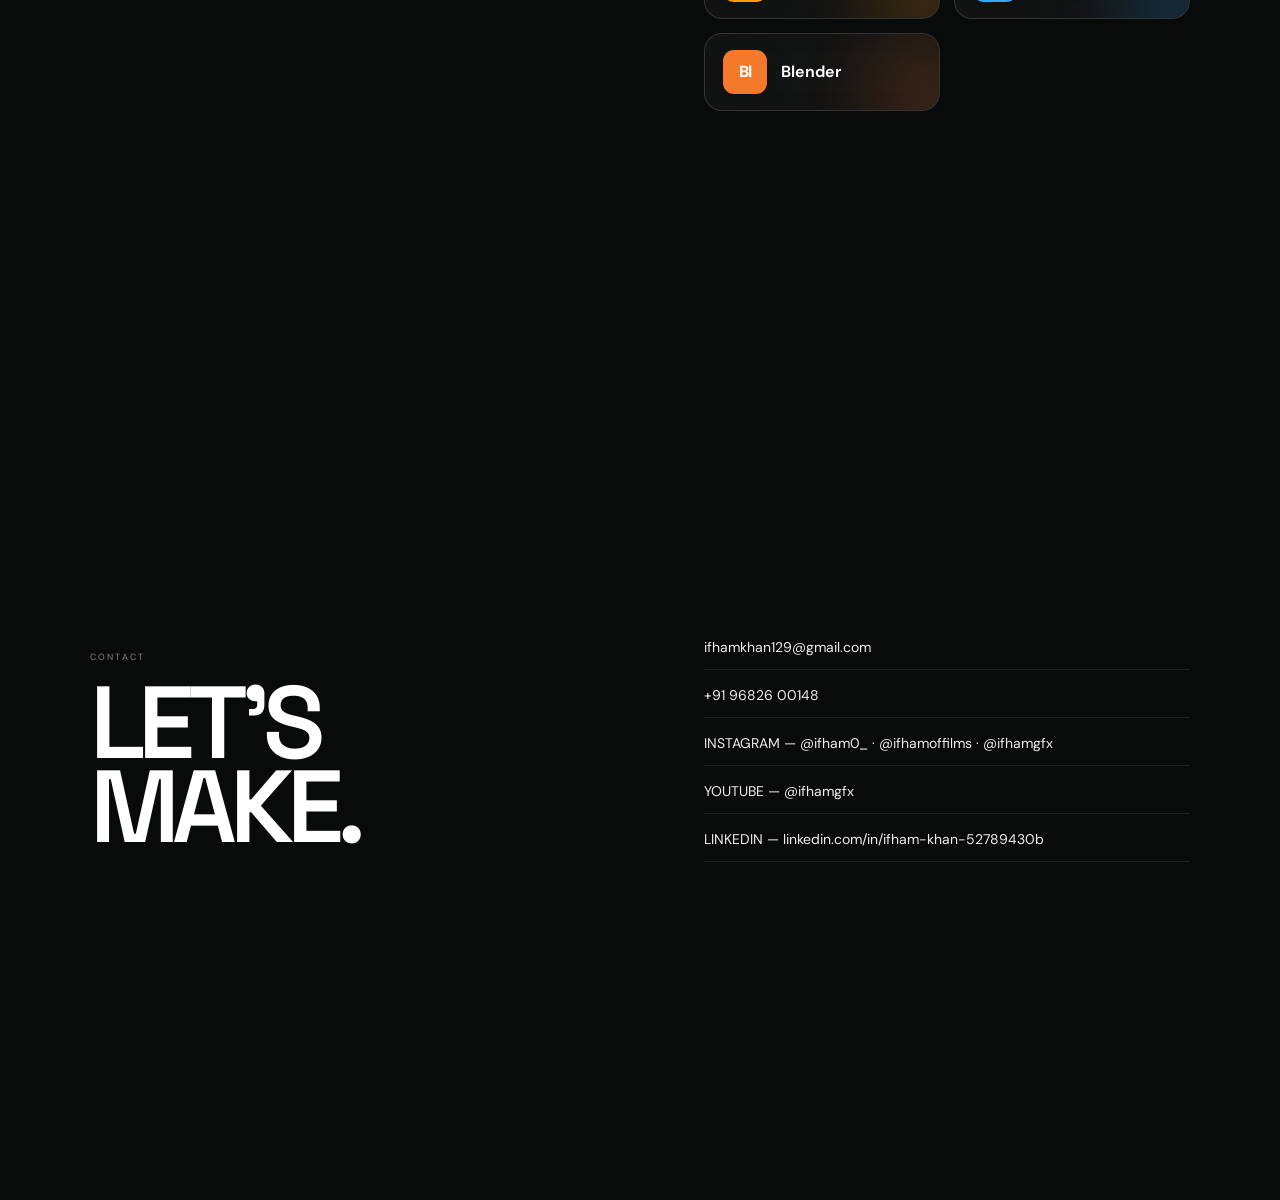
==== commit 5803be71: "Add files via upload" ====
--- a/index.html
+++ b/index.html
@@ -4,7 +4,9 @@
 <title>IFHAM KHAN — THE VISUALIST</title>
 <link rel="preconnect" href="https://fonts.googleapis.com"><link rel="preconnect" href="https://fonts.gstatic.com" crossorigin>
 <link href="https://fonts.googleapis.com/css2?family=Anton&family=DM+Sans:wght@400;500;600&family=Space+Grotesk:wght@400;500;600;700&display=swap" rel="stylesheet">
-<link rel="stylesheet" href="styles.css"></head><body>
+<link rel="stylesheet" href="styles.css">
+<script src="https://cdnjs.cloudflare.com/ajax/libs/pdf.js/3.11.174/pdf.min.js"></script>
+<script>if(window.pdfjsLib){pdfjsLib.GlobalWorkerOptions.workerSrc="https://cdnjs.cloudflare.com/ajax/libs/pdf.js/3.11.174/pdf.worker.min.js";}</script></head><body>
 <div class="grain"></div>
 <header class="topbar"><a href="#home">IFHAM KHAN</a><div class="toplinks"><a href="#work">WORK</a><a href="#about">ABOUT</a><a href="#contact">CONTACT</a></div><a href="admin.html">EDIT ↗</a></header>
-<main id="app"></main><script src="app.js"></script></body></html>+<main id="app"></main><script src="app.js?v=17"></script></body></html>
--- a/styles.css
+++ b/styles.css
@@ -89,3 +89,79 @@
  .viewer-top{display:block}
  .viewer-close{margin-top:20px}
 }
+
+/* V13 — DISTINCT 3D ENVIRONMENTS FOR EVERY DISCIPLINE */
+.environment{position:absolute;inset:-10%;z-index:1;pointer-events:none;overflow:hidden;transform-style:preserve-3d;opacity:.95}
+.environment i{position:absolute;display:block;pointer-events:none}
+.skill .scene .grid3d{opacity:.34}
+
+/* FILMMAKING — cinematic studio / camera bay */
+.s-filmmaking .scene{background:radial-gradient(circle at 52% 45%,#1b0d08 0%,#09151c 42%,#020405 78%)}
+.film-env:before{content:"";position:absolute;inset:15% 8% 0;background:linear-gradient(90deg,transparent,#ff7b3d18 50%,transparent),linear-gradient(#ffffff08 1px,transparent 1px);background-size:100% 100%,100% 55px;transform:perspective(900px) rotateX(64deg) translateY(20%);transform-origin:center bottom}
+.film-env i:nth-child(1){width:65vw;height:65vw;border-radius:50%;border:1px solid #ff7b3d22;left:15%;top:-20%;transform:translateZ(-180px);box-shadow:0 0 120px #ff7b3d12}
+.film-env i:nth-child(2){width:70%;height:2px;background:linear-gradient(90deg,transparent,#ff7b3d66,transparent);top:28%;left:15%;transform:rotate(-9deg) translateZ(80px)}
+.film-env i:nth-child(3){width:1px;height:90%;background:linear-gradient(transparent,#ff7b3d55,transparent);left:68%;top:5%;transform:rotateY(25deg)}
+
+/* EDITING — non-linear editing suite / timeline space */
+.s-editing .scene{background:radial-gradient(circle at 55% 45%,#0b2a28 0%,#071518 34%,#020708 78%)}
+.editing-env:before{content:"";position:absolute;left:3%;right:3%;bottom:-8%;height:75%;background:repeating-linear-gradient(90deg,#38e6c11c 0 1px,transparent 1px 48px),repeating-linear-gradient(0deg,#38e6c110 0 1px,transparent 1px 38px);transform:perspective(650px) rotateX(68deg) translateY(10%);transform-origin:center bottom;box-shadow:0 -40px 120px #38e6c10c}
+.editing-env i:nth-child(1){width:92%;height:1px;left:4%;top:23%;background:linear-gradient(90deg,transparent,#38e6c166,transparent);transform:rotate(-3deg) translateZ(100px)}
+.editing-env i:nth-child(2){width:26%;height:15%;left:7%;top:7%;border:1px solid #38e6c133;transform:skewY(-7deg) translateZ(-80px);box-shadow:inset 0 0 45px #38e6c10c}
+.editing-env i:nth-child(3){width:30%;height:18%;right:7%;top:8%;border:1px solid #38e6c133;transform:skewY(7deg) translateZ(-120px);box-shadow:inset 0 0 45px #38e6c10c}
+
+/* GRAPHIC DESIGN — typographic construction studio */
+.s-graphic .scene{background:radial-gradient(circle at 45% 40%,#32152f 0%,#160d18 40%,#040304 80%)}
+.graphic-env:before{content:"Aa  01  /  GRID  /  FORM";position:absolute;inset:8%;font:700 clamp(70px,12vw,180px)/.85 "Space Grotesk";letter-spacing:-.08em;color:#ff4bd80b;transform:rotateY(-18deg) rotateX(8deg) translateZ(-120px);white-space:nowrap}
+.graphic-env i:nth-child(1){inset:18% 10%;border:1px solid #ff4bd82b;transform:rotateY(-22deg) rotateZ(-4deg) translateZ(60px);box-shadow:25px 25px 0 #ff4bd808,50px 50px 0 #ff4bd805}
+.graphic-env i:nth-child(2){width:55%;height:1px;background:#ff4bd855;left:20%;top:53%;transform:rotate(-24deg) translateZ(110px);box-shadow:0 80px 0 #ff4bd822,0 -80px 0 #ff4bd811}
+
+/* COLOR GRADING — colorist suite / scopes / wheel */
+.s-color .scene{background:radial-gradient(circle at 42% 42%,#3b2910 0%,#171208 34%,#040403 82%)}
+.color-env:before{content:"";position:absolute;left:4%;right:4%;bottom:-18%;height:80%;background:radial-gradient(ellipse at 50% 0%,#ffd34b22,transparent 55%),repeating-linear-gradient(90deg,#ffd34b10 0 1px,transparent 1px 58px);transform:perspective(700px) rotateX(67deg);transform-origin:center bottom}
+.color-env i:nth-child(1){width:250px;height:150px;right:4%;top:12%;border:1px solid #ffd34b33;transform:skewY(-8deg) rotateY(-28deg) translateZ(-100px)}
+.color-env i:nth-child(2){width:250px;height:150px;right:0;top:13%;border:1px solid #ffd34b22;transform:skewY(-8deg) rotateY(-28deg) translate(30px,30px) translateZ(-140px)}
+.color-env i:nth-child(3){width:1px;height:70%;left:55%;top:12%;background:linear-gradient(transparent,#ffd34b44,transparent);transform:rotateY(32deg)}
+
+/* PHOTOGRAPHY — dark lens / light-box environment */
+.s-photography .scene{background:radial-gradient(circle at 62% 40%,#112a46 0%,#0b121b 38%,#020508 82%)}
+.photo-env:before{content:"";position:absolute;inset:8% 5%;background:linear-gradient(90deg,#66a9ff0c 1px,transparent 1px),linear-gradient(#66a9ff0c 1px,transparent 1px);background-size:80px 80px;transform:perspective(800px) rotateY(-12deg) rotateX(5deg) translateZ(-120px);box-shadow:inset 0 0 180px #000}
+.photo-env i:nth-child(1){width:85vw;height:85vw;border-radius:50%;left:30%;top:-28%;border:1px solid #66a9ff1c;transform:translateZ(-200px);box-shadow:inset 0 0 90px #66a9ff0b}
+.photo-env i:nth-child(2){width:100%;height:45%;left:0;bottom:-20%;background:linear-gradient(180deg,transparent,#66a9ff0a);transform:perspective(700px) rotateX(72deg);transform-origin:center bottom}
+
+/* 3D ART — wireframe CG viewport */
+.s-art3d .scene{background:radial-gradient(circle at 50% 45%,#24173a 0%,#100d19 40%,#030205 82%)}
+.art3d-env:before{content:"";position:absolute;inset:5%;background-image:linear-gradient(#a976ff16 1px,transparent 1px),linear-gradient(90deg,#a976ff16 1px,transparent 1px);background-size:55px 55px;transform:perspective(750px) rotateX(64deg) translateY(28%);transform-origin:center bottom}
+.art3d-env i:nth-child(1){width:70vw;height:70vw;border-radius:50%;border:1px solid #a976ff1c;left:16%;top:-16%;transform:rotateX(68deg) translateZ(-150px)}
+.art3d-env i:nth-child(2){width:420px;height:260px;left:30%;top:20%;border:1px solid #a976ff20;transform:rotateY(38deg) rotateX(18deg) translateZ(-90px);box-shadow:inset 0 0 80px #a976ff08}
+.art3d-env i:nth-child(3){width:1px;height:80%;left:50%;top:10%;background:linear-gradient(transparent,#a976ff44,transparent);transform:rotateY(30deg)}
+
+/* LOGO DESIGN — identity construction / grid room */
+.s-logo .scene{background:radial-gradient(circle at 48% 42%,#303b10 0%,#11120c 38%,#030403 82%)}
+.logo-env:before{content:"";position:absolute;inset:8%;background-image:linear-gradient(#d8ff4d19 1px,transparent 1px),linear-gradient(90deg,#d8ff4d19 1px,transparent 1px);background-size:45px 45px;transform:perspective(800px) rotateY(-16deg) rotateX(8deg) translateZ(-80px);box-shadow:inset 0 0 180px #000}
+.logo-env i:nth-child(1){width:72vw;height:72vw;border-radius:50%;border:1px solid #d8ff4d20;left:12%;top:-20%;transform:translateZ(-170px)}
+.logo-env i:nth-child(2){width:65%;height:1px;left:18%;top:51%;background:#d8ff4d55;transform:rotate(-16deg) translateZ(90px);box-shadow:0 100px 0 #d8ff4d18,0 -100px 0 #d8ff4d18}
+
+/* MOTION / VISUALS — velocity tunnel / trails */
+.s-motion .scene{background:radial-gradient(circle at 52% 45%,#3b1111 0%,#160909 38%,#030202 82%)}
+.motion-env:before{content:"";position:absolute;left:-10%;right:-10%;top:8%;height:84%;background:repeating-linear-gradient(105deg,transparent 0 65px,#ff57570b 66px 67px);transform:perspective(650px) rotateX(58deg) rotateZ(-3deg) translateZ(-130px);transform-origin:center center}
+.motion-env i:nth-child(1){width:110%;height:2px;left:-5%;top:34%;background:linear-gradient(90deg,transparent,#ff575777,#ffb36b55,transparent);transform:rotate(-10deg) translateZ(120px);filter:blur(.2px);box-shadow:0 75px 0 #ff575733,0 -75px 0 #ff575722}
+.motion-env i:nth-child(2){width:1px;height:90%;left:30%;top:5%;background:linear-gradient(transparent,#ff575755,transparent);transform:rotateY(58deg)}
+.motion-env i:nth-child(3){width:1px;height:90%;right:27%;top:5%;background:linear-gradient(transparent,#ffb36b44,transparent);transform:rotateY(-58deg)}
+
+/* Keep the signature objects clearly in front of their environments. */
+.theme-object{z-index:4}
+
+/* PDF portfolio support */
+.pdf-preview,.viewer-pdf{width:100%;background:#111;overflow:auto;position:relative;display:flex;flex-direction:column;align-items:center;min-height:100%;}
+.pdf-preview{height:100%;}
+.viewer-pdf{min-height:72vh;}
+.pdf-pages{width:100%;display:flex;flex-direction:column;align-items:center;gap:14px;padding:14px;box-sizing:border-box;}
+.pdf-page{width:max-content;max-width:100%;background:#fff;box-shadow:0 8px 30px rgba(0,0,0,.35);}
+.pdf-page canvas{display:block;max-width:100%;height:auto;}
+.pdf-loading,.pdf-error{padding:40px 20px;color:#fff;font:500 14px/1.4 "DM Sans",sans-serif;letter-spacing:.08em;text-transform:uppercase;}
+.pdf-preview object,.pdf-preview embed,.viewer-pdf object,.viewer-pdf embed{display:none;}
+
+
+/* V16: same-origin embedded PDF viewer */
+.pdf-preview object,.pdf-preview embed{width:100%;height:100%;display:block;border:0;background:#fff}
+.viewer-pdf object,.viewer-pdf embed{width:100%;height:68vh;min-height:560px;display:block;border:0;background:#fff}
